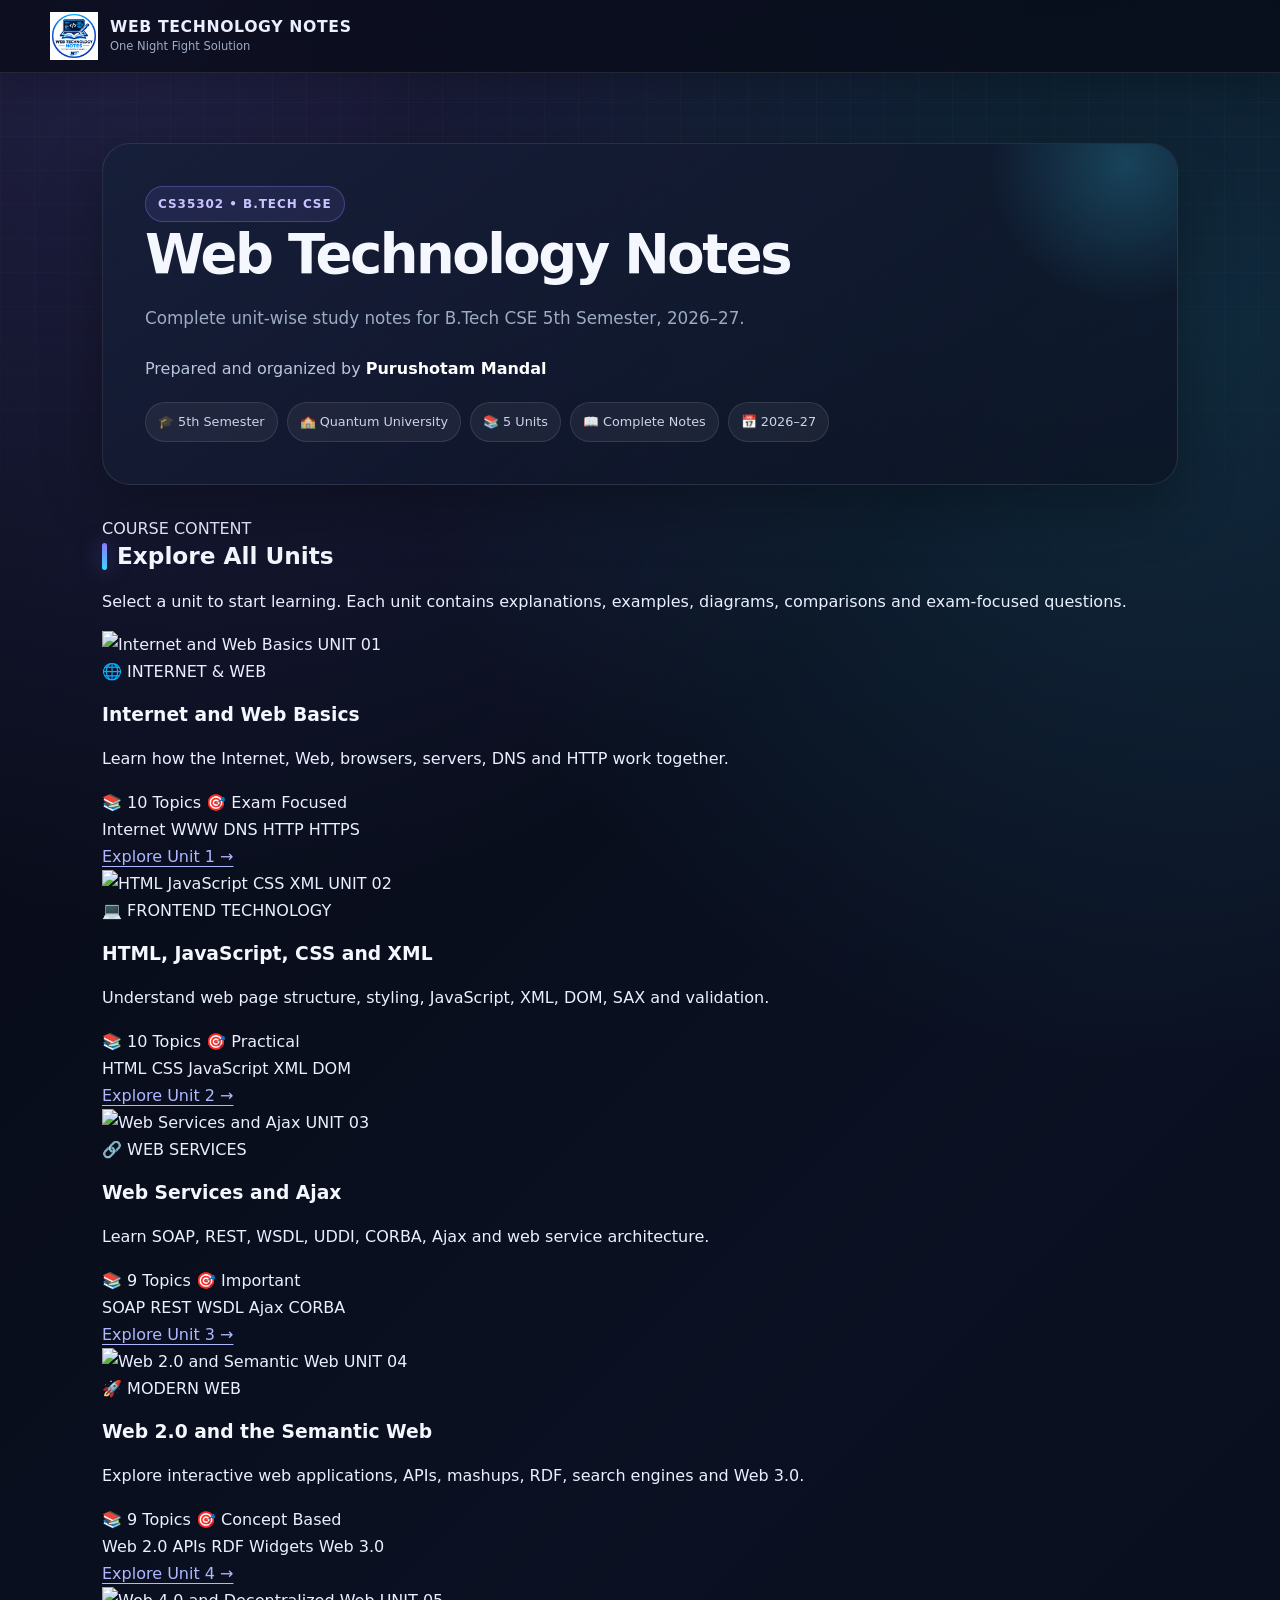
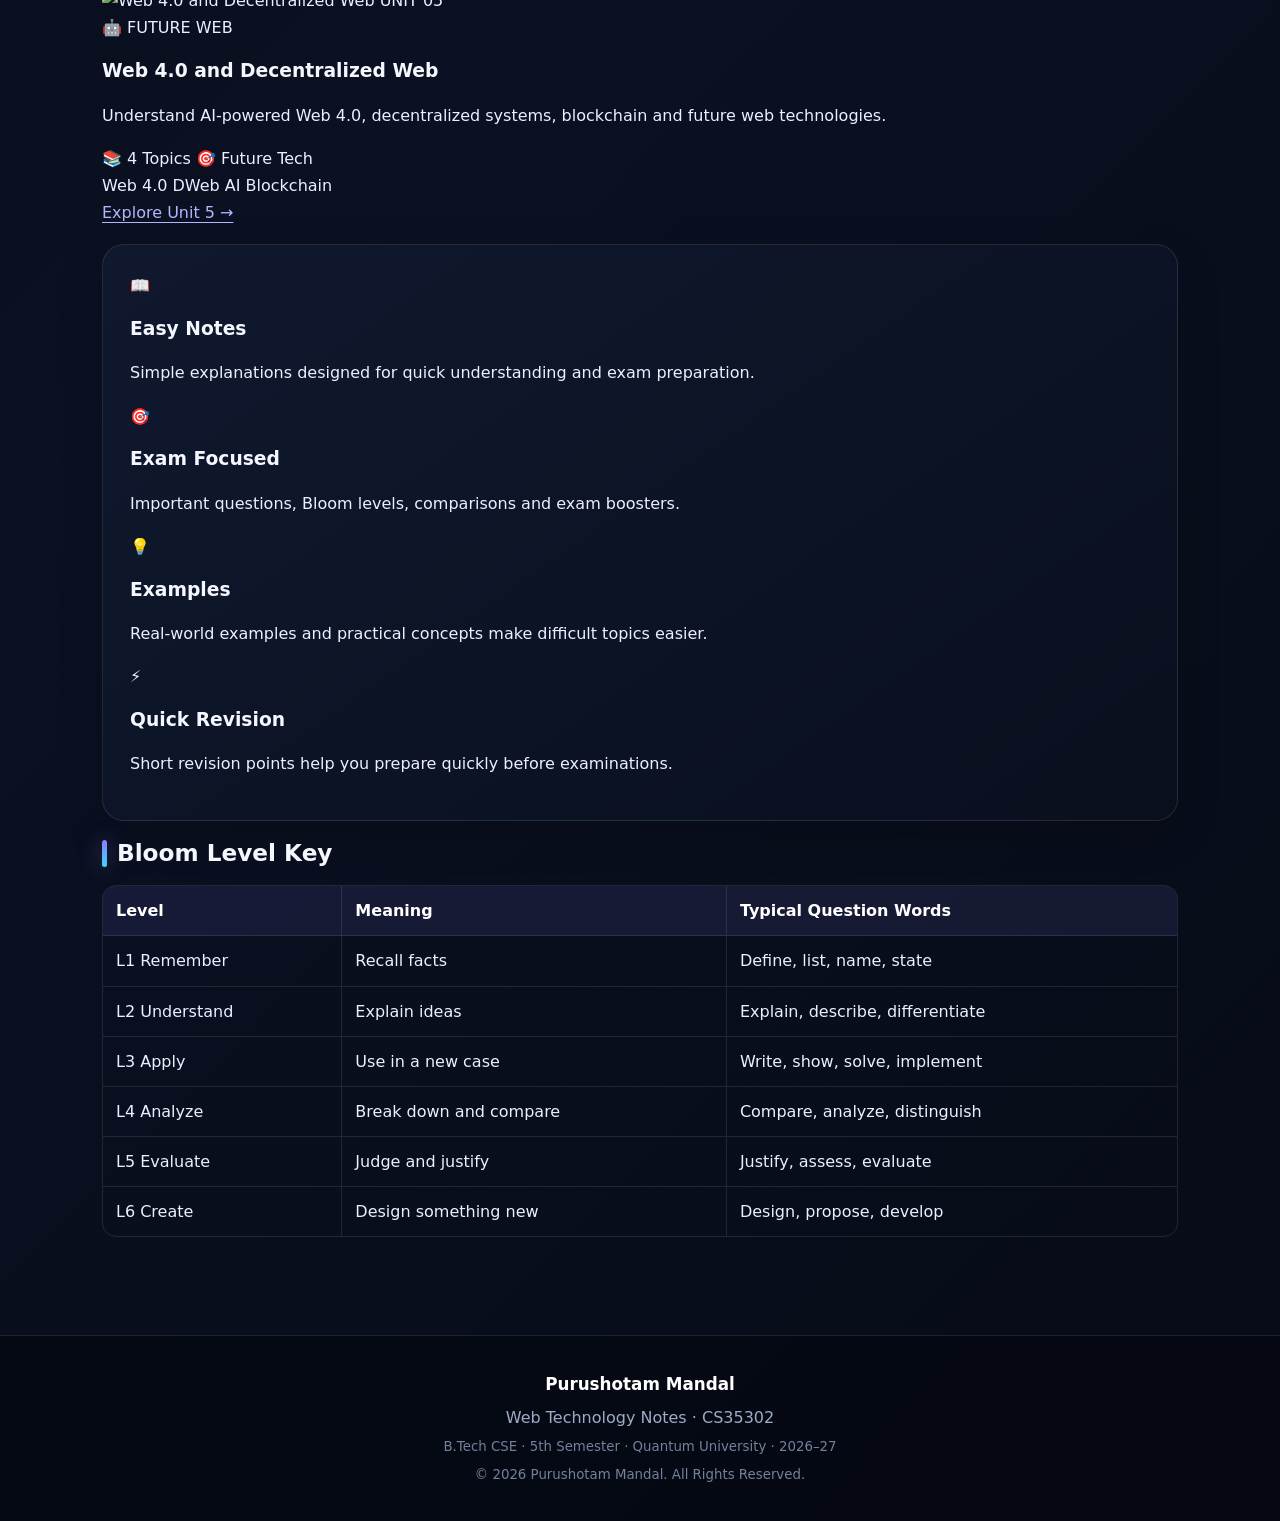
==== index.html @ 45b0d799 "Refactor HTML structure for better readability" ====
<!DOCTYPE html>
<html lang="en">

<head>
    <meta charset="utf-8">
    <meta name="viewport" content="width=device-width, initial-scale=1">

    <title>Purushotam Mandal | Web Technology Notes</title>

    <link rel="stylesheet" href="style.css">
</head>

<body>

<header class="top">

    <div class="top-inner">

        <a class="brand" href="index.html">

            <img
                src="logo.png"
                alt="Web Technology Notes Logo"
                class="site-logo"
            >

            <span class="brand-copy">
                <span class="brand-name">WEB TECHNOLOGY NOTES</span>
                <span class="brand-subtitle">One Night Fight Solution</span>
            </span>

        </a>

    </div>

</header>


<main class="solo">

    <!-- HERO -->

    <div class="hero">

        <span class="badge">
            CS35302 • B.TECH CSE
        </span>

        <h1>
            Web Technology Notes
        </h1>

        <p class="lead">
            Complete unit-wise study notes for B.Tech CSE 5th Semester, 2026–27.
        </p>

        <div class="hero-author">
            Prepared and organized by
            <strong>Purushotam Mandal</strong>
        </div>

        <div class="hero-info">

            <span>🎓 5th Semester</span>
            <span>🏫 Quantum University</span>
            <span>📚 5 Units</span>
            <span>📖 Complete Notes</span>
            <span>📅 2026–27</span>

        </div>

    </div>


    <div class="section-heading">

        <div>
            <span class="mini-label">COURSE CONTENT</span>

            <h2>
                Explore All Units
            </h2>

            <p>
                Select a unit to start learning. Each unit contains
                explanations, examples, diagrams, comparisons and exam-focused questions.
            </p>
        </div>

    </div>


    <!-- UNIT CARDS -->

    <div class="unit-grid">


        <!-- UNIT 1 -->

        <article class="unit-card">

            <div class="unit-image">

                <img
                    src="images/unit1.jpg"
                    alt="Internet and Web Basics"
                >

                <span class="unit-number">
                    UNIT 01
                </span>

            </div>

            <div class="unit-content">

                <span class="unit-label">
                    🌐 INTERNET & WEB
                </span>

                <h3>
                    Internet and Web Basics
                </h3>

                <p>
                    Learn how the Internet, Web, browsers, servers,
                    DNS and HTTP work together.
                </p>

                <div class="unit-stats">
                    <span>📚 10 Topics</span>
                    <span>🎯 Exam Focused</span>
                </div>

                <div class="topic-preview">

                    <span>Internet</span>
                    <span>WWW</span>
                    <span>DNS</span>
                    <span>HTTP</span>
                    <span>HTTPS</span>

                </div>

                <a class="unit-button" href="unit-1.html">
                    Explore Unit 1
                    <span>→</span>
                </a>

            </div>

        </article>


        <!-- UNIT 2 -->

        <article class="unit-card">

            <div class="unit-image">

                <img
                    src="images/unit2.jpg"
                    alt="HTML JavaScript CSS XML"
                >

                <span class="unit-number">
                    UNIT 02
                </span>

            </div>

            <div class="unit-content">

                <span class="unit-label">
                    💻 FRONTEND TECHNOLOGY
                </span>

                <h3>
                    HTML, JavaScript, CSS and XML
                </h3>

                <p>
                    Understand web page structure, styling,
                    JavaScript, XML, DOM, SAX and validation.
                </p>

                <div class="unit-stats">
                    <span>📚 10 Topics</span>
                    <span>🎯 Practical</span>
                </div>

                <div class="topic-preview">

                    <span>HTML</span>
                    <span>CSS</span>
                    <span>JavaScript</span>
                    <span>XML</span>
                    <span>DOM</span>

                </div>

                <a class="unit-button" href="unit-2.html">
                    Explore Unit 2
                    <span>→</span>
                </a>

            </div>

        </article>


        <!-- UNIT 3 -->

        <article class="unit-card">

            <div class="unit-image">

                <img
                    src="images/unit3.jpg"
                    alt="Web Services and Ajax"
                >

                <span class="unit-number">
                    UNIT 03
                </span>

            </div>

            <div class="unit-content">

                <span class="unit-label">
                    🔗 WEB SERVICES
                </span>

                <h3>
                    Web Services and Ajax
                </h3>

                <p>
                    Learn SOAP, REST, WSDL, UDDI, CORBA,
                    Ajax and web service architecture.
                </p>

                <div class="unit-stats">
                    <span>📚 9 Topics</span>
                    <span>🎯 Important</span>
                </div>

                <div class="topic-preview">

                    <span>SOAP</span>
                    <span>REST</span>
                    <span>WSDL</span>
                    <span>Ajax</span>
                    <span>CORBA</span>

                </div>

                <a class="unit-button" href="unit-3.html">
                    Explore Unit 3
                    <span>→</span>
                </a>

            </div>

        </article>


        <!-- UNIT 4 -->

        <article class="unit-card">

            <div class="unit-image">

                <img
                    src="images/unit4.jpg"
                    alt="Web 2.0 and Semantic Web"
                >

                <span class="unit-number">
                    UNIT 04
                </span>

            </div>

            <div class="unit-content">

                <span class="unit-label">
                    🚀 MODERN WEB
                </span>

                <h3>
                    Web 2.0 and the Semantic Web
                </h3>

                <p>
                    Explore interactive web applications,
                    APIs, mashups, RDF, search engines and Web 3.0.
                </p>

                <div class="unit-stats">
                    <span>📚 9 Topics</span>
                    <span>🎯 Concept Based</span>
                </div>

                <div class="topic-preview">

                    <span>Web 2.0</span>
                    <span>APIs</span>
                    <span>RDF</span>
                    <span>Widgets</span>
                    <span>Web 3.0</span>

                </div>

                <a class="unit-button" href="unit-4.html">
                    Explore Unit 4
                    <span>→</span>
                </a>

            </div>

        </article>


        <!-- UNIT 5 -->

        <article class="unit-card">

            <div class="unit-image">

                <img
                    src="images/unit5.jpg"
                    alt="Web 4.0 and Decentralized Web"
                >

                <span class="unit-number">
                    UNIT 05
                </span>

            </div>

            <div class="unit-content">

                <span class="unit-label">
                    🤖 FUTURE WEB
                </span>

                <h3>
                    Web 4.0 and Decentralized Web
                </h3>

                <p>
                    Understand AI-powered Web 4.0,
                    decentralized systems, blockchain and future web technologies.
                </p>

                <div class="unit-stats">
                    <span>📚 4 Topics</span>
                    <span>🎯 Future Tech</span>
                </div>

                <div class="topic-preview">

                    <span>Web 4.0</span>
                    <span>DWeb</span>
                    <span>AI</span>
                    <span>Blockchain</span>

                </div>

                <a class="unit-button" href="unit-5.html">
                    Explore Unit 5
                    <span>→</span>
                </a>

            </div>

        </article>

    </div>


    <!-- STUDY FEATURES -->

    <section class="study-features">

        <div class="feature-card">

            <div class="feature-icon">📖</div>

            <h3>Easy Notes</h3>

            <p>
                Simple explanations designed for quick understanding
                and exam preparation.
            </p>

        </div>


        <div class="feature-card">

            <div class="feature-icon">🎯</div>

            <h3>Exam Focused</h3>

            <p>
                Important questions, Bloom levels,
                comparisons and exam boosters.
            </p>

        </div>


        <div class="feature-card">

            <div class="feature-icon">💡</div>

            <h3>Examples</h3>

            <p>
                Real-world examples and practical concepts
                make difficult topics easier.
            </p>

        </div>


        <div class="feature-card">

            <div class="feature-icon">⚡</div>

            <h3>Quick Revision</h3>

            <p>
                Short revision points help you prepare
                quickly before examinations.
            </p>

        </div>

    </section>


    <!-- BLOOM LEVEL -->

    <h2 class="key-h">
        Bloom Level Key
    </h2>

    <div class="table-wrap">

        <table>

            <thead>

                <tr>
                    <th>Level</th>
                    <th>Meaning</th>
                    <th>Typical Question Words</th>
                </tr>

            </thead>

            <tbody>

                <tr>
                    <td>L1 Remember</td>
                    <td>Recall facts</td>
                    <td>Define, list, name, state</td>
                </tr>

                <tr>
                    <td>L2 Understand</td>
                    <td>Explain ideas</td>
                    <td>Explain, describe, differentiate</td>
                </tr>

                <tr>
                    <td>L3 Apply</td>
                    <td>Use in a new case</td>
                    <td>Write, show, solve, implement</td>
                </tr>

                <tr>
                    <td>L4 Analyze</td>
                    <td>Break down and compare</td>
                    <td>Compare, analyze, distinguish</td>
                </tr>

                <tr>
                    <td>L5 Evaluate</td>
                    <td>Judge and justify</td>
                    <td>Justify, assess, evaluate</td>
                </tr>

                <tr>
                    <td>L6 Create</td>
                    <td>Design something new</td>
                    <td>Design, propose, develop</td>
                </tr>

            </tbody>

        </table>

    </div>

</main>


<footer class="foot">

    <strong>
        Purushotam Mandal
    </strong>

    <span>
        Web Technology Notes · CS35302
    </span>

    <small>
        B.Tech CSE · 5th Semester · Quantum University · 2026–27
    </small>

    <small>
        © 2026 Purushotam Mandal. All Rights Reserved.
    </small>

</footer>

</body>
</html>
---- style.css ----
:root {
    --bg: #070b17;
    --surface: rgba(16, 24, 44, .78);
    --surface2: rgba(25, 35, 61, .72);
    --text: #eaf0ff;
    --muted: #9eabc5;
    --line: rgba(255, 255, 255, .10);
    --primary: #8b7cff;
    --secondary: #39d8ff;
    --accent: #ff79c6;
    --code: #0b1224;
    --shadow: 0 20px 60px rgba(0, 0, 0, .30);
}

* {
    box-sizing: border-box;
}

html {
    scroll-behavior: smooth;
    scroll-padding-top: 100px;
}

body {
    margin: 0;
    color: var(--text);
    font-family: Inter, ui-sans-serif, system-ui, -apple-system, "Segoe UI",
        Roboto, Arial, sans-serif;
    line-height: 1.7;
    background:
        radial-gradient(circle at 10% 0%, rgba(139, 124, 255, .20), transparent 28%),
        radial-gradient(circle at 90% 10%, rgba(57, 216, 255, .14), transparent 25%),
        linear-gradient(135deg, #060914, #0b1122 48%, #070b17);
    min-height: 100vh;
}

body:before {
    content: "";
    position: fixed;
    inset: 0;
    pointer-events: none;
    background-image:
        linear-gradient(rgba(255, 255, 255, .025) 1px, transparent 1px),
        linear-gradient(90deg, rgba(255, 255, 255, .025) 1px, transparent 1px);
    background-size: 34px 34px;
    mask-image: linear-gradient(to bottom, black, transparent 90%);
}

a {
    color: #aeb8ff;
    text-underline-offset: 4px;
}

a:hover {
    color: #fff;
}


/* ========================================
   HEADER
======================================== */

.top {
    position: sticky;
    top: 0;
    z-index: 50;
    padding: 12px 20px;
    background: rgba(7, 11, 23, .72);
    backdrop-filter: blur(18px);
    -webkit-backdrop-filter: blur(18px);
    border-bottom: 1px solid var(--line);
    box-shadow: 0 10px 35px rgba(0, 0, 0, .18);
}

.top-inner {
    max-width: 1180px;
    margin: auto;
    display: flex;
    align-items: center;
    justify-content: space-between;
    gap: 18px;
}


/* ========================================
   BRAND
======================================== */

.brand {
    display: flex;
    align-items: center;
    gap: 12px;
    text-decoration: none;
    color: var(--text);
    min-width: 0;
}


/* FIXED LOGO */

.site-logo {
    width: 48px;
    height: 48px;
    max-width: 48px;
    max-height: 48px;
    object-fit: contain;
    display: block;
    flex-shrink: 0;

    /* IMPORTANT */
    position: static;
}


/* Keep this for pages that still use PM instead of logo.png */

.brand-mark {
    width: 42px;
    height: 42px;
    border-radius: 13px;
    display: grid;
    place-items: center;
    font-weight: 900;
    letter-spacing: -1px;
    background: linear-gradient(135deg, var(--primary), var(--secondary));
    color: #07101d;
    box-shadow: 0 8px 28px rgba(99, 104, 255, .35);
    flex-shrink: 0;
}

.brand-copy {
    display: flex;
    flex-direction: column;
    line-height: 1.15;
    min-width: 0;
}

.brand-name {
    font-weight: 850;
    letter-spacing: .04em;
    font-size: .98rem;
}

.brand-subtitle {
    font-size: .72rem;
    color: var(--muted);
    margin-top: 4px;
}


/* ========================================
   GENERAL IMAGES
======================================== */

img {
    max-width: 100%;
}


/* ========================================
   BREADCRUMBS
======================================== */

.crumbs {
    max-width: 1180px;
    margin: 0 auto;
    font-size: .86rem;
    color: var(--muted);
}

.crumbs a {
    text-decoration: none;
}

.crumbs .sep {
    margin: 0 8px;
    color: #65718c;
}

.crumbs span:last-child {
    color: #dce5ff;
    font-weight: 700;
}


/* ========================================
   HEADINGS
======================================== */

h1,
h2,
h3 {
    color: #f5f7ff;
    line-height: 1.2;
}

h1 {
    font-size: clamp(2rem, 5vw, 3.4rem);
    letter-spacing: -.045em;
    margin: 0 0 10px;
}

h2 {
    font-size: 1.45rem;
    margin: 0 0 18px;
    display: flex;
    align-items: center;
    gap: 10px;
}

h2:before {
    content: "";
    width: 5px;
    height: 27px;
    border-radius: 8px;
    background: linear-gradient(var(--primary), var(--secondary));
    box-shadow: 0 0 20px rgba(139, 124, 255, .5);
}


/* ========================================
   TEXT
======================================== */

.lead {
    color: var(--muted);
    font-size: 1.05rem;
}


/* ========================================
   MAIN CONTAINERS
======================================== */

.solo {
    max-width: 1120px;
    margin: 0 auto;
    padding: 70px 22px 60px;
}

.solo > h1 {
    max-width: 850px;
}

.layout {
    max-width: 1180px;
    margin: 0 auto;
    padding: 44px 22px 70px;
    display: grid;
    grid-template-columns: 245px minmax(0, 1fr);
    gap: 34px;
}

.layout main {
    min-width: 0;
}


/* ========================================
   HERO
======================================== */

.hero {
    padding: 42px;
    border: 1px solid var(--line);
    border-radius: 28px;
    background:
        linear-gradient(
            145deg,
            rgba(22, 31, 57, .9),
            rgba(11, 17, 33, .72)
        );
    box-shadow: var(--shadow);
    position: relative;
    overflow: hidden;
    margin-bottom: 30px;
}

.hero:after {
    content: "";
    position: absolute;
    width: 280px;
    height: 280px;
    border-radius: 50%;
    right: -90px;
    top: -120px;
    background:
        radial-gradient(
            circle,
            rgba(57, 216, 255, .22),
            transparent 70%
        );
}

.badge {
    display: inline-flex;
    padding: 7px 12px;
    border: 1px solid rgba(139, 124, 255, .35);
    border-radius: 999px;
    color: #c9c4ff;
    background: rgba(139, 124, 255, .10);
    font-size: .75rem;
    font-weight: 800;
    letter-spacing: .08em;
}

.hero-author {
    margin-top: 22px;
    color: #bac5dc;
}

.hero-author strong {
    color: #fff;
}

.hero-info {
    display: flex;
    flex-wrap: wrap;
    gap: 9px;
    margin-top: 20px;
}

.hero-info span {
    padding: 8px 12px;
    border-radius: 999px;
    background: rgba(255, 255, 255, .055);
    border: 1px solid var(--line);
    font-size: .8rem;
    color: #cbd4e8;
}


/* ========================================
   SUBJECTS / UNITS
======================================== */

.subjects,
.units {
    list-style: none;
    margin: 24px 0 0;
    padding: 0;
    display: grid;
    gap: 15px;
}

.subjects li,
.unit-row {
    border: 1px solid var(--line);
    border-radius: 20px;
    background:
        linear-gradient(
            145deg,
            rgba(22, 31, 57, .82),
            rgba(13, 19, 36, .78)
        );
    box-shadow: 0 10px 35px rgba(0, 0, 0, .16);
    transition: .25s ease;
    overflow: hidden;
}

.subjects li:hover,
.unit-row:hover {
    transform: translateY(-4px);
    border-color: rgba(139, 124, 255, .45);
    box-shadow:
        0 18px 45px rgba(0, 0, 0, .25),
        0 0 0 1px rgba(139, 124, 255, .08);
}

.subjects a,
.unit-link {
    display: block;
    padding: 23px;
    text-decoration: none;
    color: #fff;
}

.s-name {
    display: block;
    font-size: 1.35rem;
    font-weight: 800;
    letter-spacing: -.02em;
}

.s-meta {
    display: block;
    color: var(--muted);
    font-size: .88rem;
    margin-top: 5px;
}

.unit-link {
    font-size: 1.22rem;
    font-weight: 800;
    background: linear-gradient(90deg, #fff, #aeb8ff);
    -webkit-background-clip: text;
    background-clip: text;
    color: transparent;
}

.topic-list {
    margin: 0 23px 23px;
    padding-left: 20px;
    color: var(--muted);
    font-size: .9rem;
}

.topic-list li {
    margin: 4px 0;
}


/* ========================================
   TABLE OF CONTENTS
======================================== */

.toc {
    position: sticky;
    top: 88px;
    align-self: start;
    max-height: calc(100vh - 110px);
    overflow: auto;
    padding: 18px;
    border: 1px solid var(--line);
    border-radius: 20px;
    background: rgba(13, 19, 36, .72);
    box-shadow: var(--shadow);
    backdrop-filter: blur(15px);
}

.toc-title {
    margin: 0 0 12px;
    font-weight: 850;
    color: #fff;
}

.toc ul {
    list-style: none;
    margin: 0;
    padding: 0;
}

.toc a {
    display: block;
    padding: 7px 8px;
    border-radius: 9px;
    color: var(--muted);
    text-decoration: none;
    font-size: .82rem;
}

.toc a:hover {
    background: rgba(139, 124, 255, .10);
    color: #fff;
}


/* ========================================
   CONTENT
======================================== */

.content-card,
section {
    background:
        linear-gradient(
            145deg,
            rgba(17, 26, 48, .86),
            rgba(10, 16, 30, .82)
        );
    border: 1px solid var(--line);
    border-radius: 22px;
    padding: 27px;
    margin: 18px 0;
    box-shadow: 0 14px 45px rgba(0, 0, 0, .16);
}

section p {
    max-width: 80ch;
}

section ul,
section ol {
    max-width: 80ch;
}

section li {
    margin-bottom: 5px;
}

b,
strong {
    color: #fff;
}


/* ========================================
   CODE
======================================== */

code {
    font-family: "JetBrains Mono", Consolas, monospace;
    font-size: .9em;
    background: rgba(139, 124, 255, .10);
    color: #d9d4ff;
    padding: 3px 7px;
    border-radius: 7px;
}

pre {
    background: var(--code);
    border: 1px solid var(--line);
    border-radius: 16px;
    padding: 18px;
    overflow: auto;
    box-shadow: inset 0 1px 0 rgba(255, 255, 255, .03);
}

pre code {
    background: none;
    padding: 0;
    color: #d9e5ff;
}


/* ========================================
   TABLES
======================================== */

.table-wrap {
    overflow: auto;
}

table {
    border-collapse: separate;
    border-spacing: 0;
    width: 100%;
    margin: 0 0 18px;
    overflow: hidden;
    border: 1px solid var(--line);
    border-radius: 14px;
}

th,
td {
    border-bottom: 1px solid var(--line);
    border-right: 1px solid var(--line);
    padding: 11px 13px;
    text-align: left;
    vertical-align: top;
}

th {
    background: rgba(139, 124, 255, .10);
    color: #fff;
}

tr:last-child td {
    border-bottom: 0;
}

td:last-child,
th:last-child {
    border-right: 0;
}


/* ========================================
   PAGINATION
======================================== */

.pager {
    display: flex;
    justify-content: space-between;
    gap: 12px;
    margin-top: 32px;
    padding-top: 20px;
    border-top: 1px solid var(--line);
}

.pager a {
    padding: 11px 15px;
    border-radius: 12px;
    background: rgba(255, 255, 255, .05);
    border: 1px solid var(--line);
    text-decoration: none;
    font-weight: 800;
}


/* ========================================
   FOOTER
======================================== */

.foot {
    margin-top: 20px;
    padding: 34px 20px;
    text-align: center;
    border-top: 1px solid var(--line);
    background: rgba(5, 8, 17, .72);
    color: var(--muted);
}

.foot strong {
    display: block;
    color: #fff;
    font-size: 1.05rem;
    margin-bottom: 5px;
}

.foot small {
    display: block;
    margin-top: 5px;
    color: #74819b;
}


/* ========================================
   BLOOM LEVEL
======================================== */

.bloom {
    margin-top: 28px;
    padding-top: 20px;
    border-top: 1px solid var(--line);
}

.bloom .tag {
    display: inline-block;
    padding: 3px 8px;
    border-radius: 999px;
    background: rgba(139, 124, 255, .15);
    color: #c8c2ff;
    font-size: .72rem;
    font-weight: 800;
}

.note {
    color: var(--muted);
}


/* ========================================
   EXAM BOOSTER
======================================== */

.exam-booster {
    margin-top: 24px;
    padding: 22px;
    border: 1px solid rgba(57, 216, 255, .16);
    border-radius: 18px;
    background:
        linear-gradient(
            145deg,
            rgba(57, 216, 255, .045),
            rgba(139, 124, 255, .045)
        );
}

.exam-booster h3 {
    margin: 0 0 14px;
    font-size: 1.05rem;
    color: #dfe7ff;
}

.exam-booster h4 {
    margin: 18px 0 10px;
    color: #cdd7f0;
}

.exam-booster p {
    margin: 9px 0;
    color: #b9c5dc;
}

.exam-booster ul {
    margin: 8px 0;
    padding-left: 20px;
}

.exam-booster table {
    margin-top: 14px;
}


/* ========================================
   DIFFERENCE BOX
======================================== */

.difference-box {
    margin-top: 10px;
}

.difference-box table {
    width: 100%;
}

.difference-box th {
    background: rgba(57, 216, 255, .08);
}


/* ========================================
   PDF FRAME
======================================== */

.pdf-frame {
    width: 100%;
    height: 700px;
    border: 1px solid var(--line);
    border-radius: 16px;
    overflow: hidden;
    background: var(--code);
}


/* ========================================
   RESPONSIVE
======================================== */

@media (max-width: 850px) {

    .top-inner {
        align-items: flex-start;
    }

    .layout {
        grid-template-columns: 1fr;
        padding-top: 25px;
    }

    .toc {
        position: static;
        max-height: none;
    }

    .hero {
        padding: 28px;
    }

    .pdf-frame {
        height: 560px;
    }

    .solo {
        padding-top: 45px;
    }
}


@media (max-width: 560px) {

    .top {
        padding: 10px 12px;
    }

    .top-inner {
        width: 100%;
    }

    .site-logo {
        width: 42px;
        height: 42px;
        min-width: 42px;
        min-height: 42px;
        max-width: 42px;
        max-height: 42px;
    }

    .brand-mark {
        width: 38px;
        height: 38px;
    }

    .brand-name {
        font-size: .85rem;
    }

    .brand-subtitle {
        font-size: .68rem;
    }

    .crumbs {
        font-size: .78rem;
    }

    .layout,
    .solo {
        padding-left: 14px;
        padding-right: 14px;
    }

    .content-card,
    section {
        padding: 20px;
        border-radius: 17px;
    }

    .hero {
        border-radius: 20px;
    }

    .pdf-frame {
        height: 450px;
    }

    .pager {
        flex-direction: column;
    }

    .pager a {
        text-align: center;
    }
}


/* ========================================
   REDUCED MOTION
======================================== */

@media (prefers-reduced-motion: reduce) {

    * {
        scroll-behavior: auto !important;
        transition: none !important;
    }
}
/* =========================================
   TOPIC VISUAL CARD
========================================= */

.topic-visual {
    margin: 22px 0 28px;
    border: 1px solid var(--line);
    border-radius: 20px;
    overflow: hidden;
    background:
        linear-gradient(
            145deg,
            rgba(139,124,255,.10),
            rgba(57,216,255,.05)
        );
    box-shadow: 0 15px 40px rgba(0,0,0,.20);
}

.topic-visual img {
    width: 100%;
    max-height: 330px;
    display: block;
    object-fit: cover;
}

.topic-caption {
    padding: 13px 17px;
    color: var(--muted);
    font-size: .85rem;
    border-top: 1px solid var(--line);
}


/* =========================================
   TOPIC INTRO BOX
========================================= */

.topic-intro {
    margin: 20px 0;
    padding: 20px;
    border-radius: 18px;
    border: 1px solid rgba(139,124,255,.20);
    background:
        linear-gradient(
            135deg,
            rgba(139,124,255,.08),
            rgba(57,216,255,.05)
        );
}

.topic-intro-title {
    margin: 0 0 8px;
    font-size: 1rem;
    font-weight: 850;
    color: #ffffff;
}

.topic-intro p {
    margin: 0;
    color: var(--muted);
}


/* =========================================
   HOW IT WORKS
========================================= */

.flow-diagram {
    display: flex;
    align-items: center;
    justify-content: center;
    flex-wrap: wrap;
    gap: 10px;
    margin: 25px 0;
}

.flow-box {
    min-width: 135px;
    padding: 15px;
    text-align: center;
    border-radius: 15px;
    border: 1px solid var(--line);
    background: rgba(255,255,255,.045);
    color: #ffffff;
    font-weight: 750;
    box-shadow: 0 8px 25px rgba(0,0,0,.15);
}

.flow-box small {
    display: block;
    margin-top: 4px;
    color: var(--muted);
    font-weight: 500;
}

.flow-arrow {
    font-size: 1.5rem;
    color: var(--secondary);
    font-weight: 900;
}


/* =========================================
   ADVANTAGE / DISADVANTAGE CARDS
========================================= */

.pros-cons {
    display: grid;
    grid-template-columns: 1fr 1fr;
    gap: 15px;
    margin: 25px 0;
}

.pros,
.cons {
    padding: 20px;
    border-radius: 18px;
    border: 1px solid var(--line);
}

.pros {
    background: rgba(57,216,255,.055);
}

.cons {
    background: rgba(255,121,198,.055);
}

.pros h3,
.cons h3 {
    margin-top: 0;
    font-size: 1rem;
}

.pros ul,
.cons ul {
    margin-bottom: 0;
}


/* =========================================
   REAL LIFE EXAMPLE
========================================= */

.real-example {
    margin: 24px 0;
    padding: 20px;
    border-radius: 18px;
    border-left: 4px solid var(--secondary);
    background: rgba(57,216,255,.055);
}

.real-example h3 {
    margin: 0 0 8px;
    color: #ffffff;
}

.real-example p {
    margin: 0;
    color: var(--muted);
}


/* =========================================
   MEMORY TRICK
========================================= */

.memory-trick {
    margin: 24px 0;
    padding: 20px;
    border-radius: 18px;
    border: 1px solid rgba(255,121,198,.20);
    background:
        linear-gradient(
            135deg,
            rgba(255,121,198,.07),
            rgba(139,124,255,.06)
        );
}

.memory-trick h3 {
    margin: 0 0 8px;
    color: #ffd7ee;
}

.memory-trick p {
    margin: 0;
    color: var(--muted);
}


/* =========================================
   TOPIC TAGS
========================================= */

.topic-tags {
    display: flex;
    flex-wrap: wrap;
    gap: 8px;
    margin: 18px 0;
}

.topic-tag {
    padding: 6px 11px;
    border-radius: 999px;
    border: 1px solid var(--line);
    background: rgba(255,255,255,.045);
    color: #cdd7f0;
    font-size: .75rem;
    font-weight: 750;
}


/* =========================================
   IMPORTANT POINTS
========================================= */

.key-points {
    margin: 24px 0;
    padding: 20px;
    border-radius: 18px;
    background: rgba(139,124,255,.055);
    border: 1px solid rgba(139,124,255,.18);
}

.key-points h3 {
    margin: 0 0 12px;
}

.key-points li {
    margin-bottom: 7px;
}


/* =========================================
   MOBILE
========================================= */

@media (max-width: 650px) {

    .pros-cons {
        grid-template-columns: 1fr;
    }

    .topic-visual img {
        max-height: 240px;
    }

    .flow-diagram {
        flex-direction: column;
    }

    .flow-arrow {
        transform: rotate(90deg);
    }

    .flow-box {
        width: 100%;
    }
}
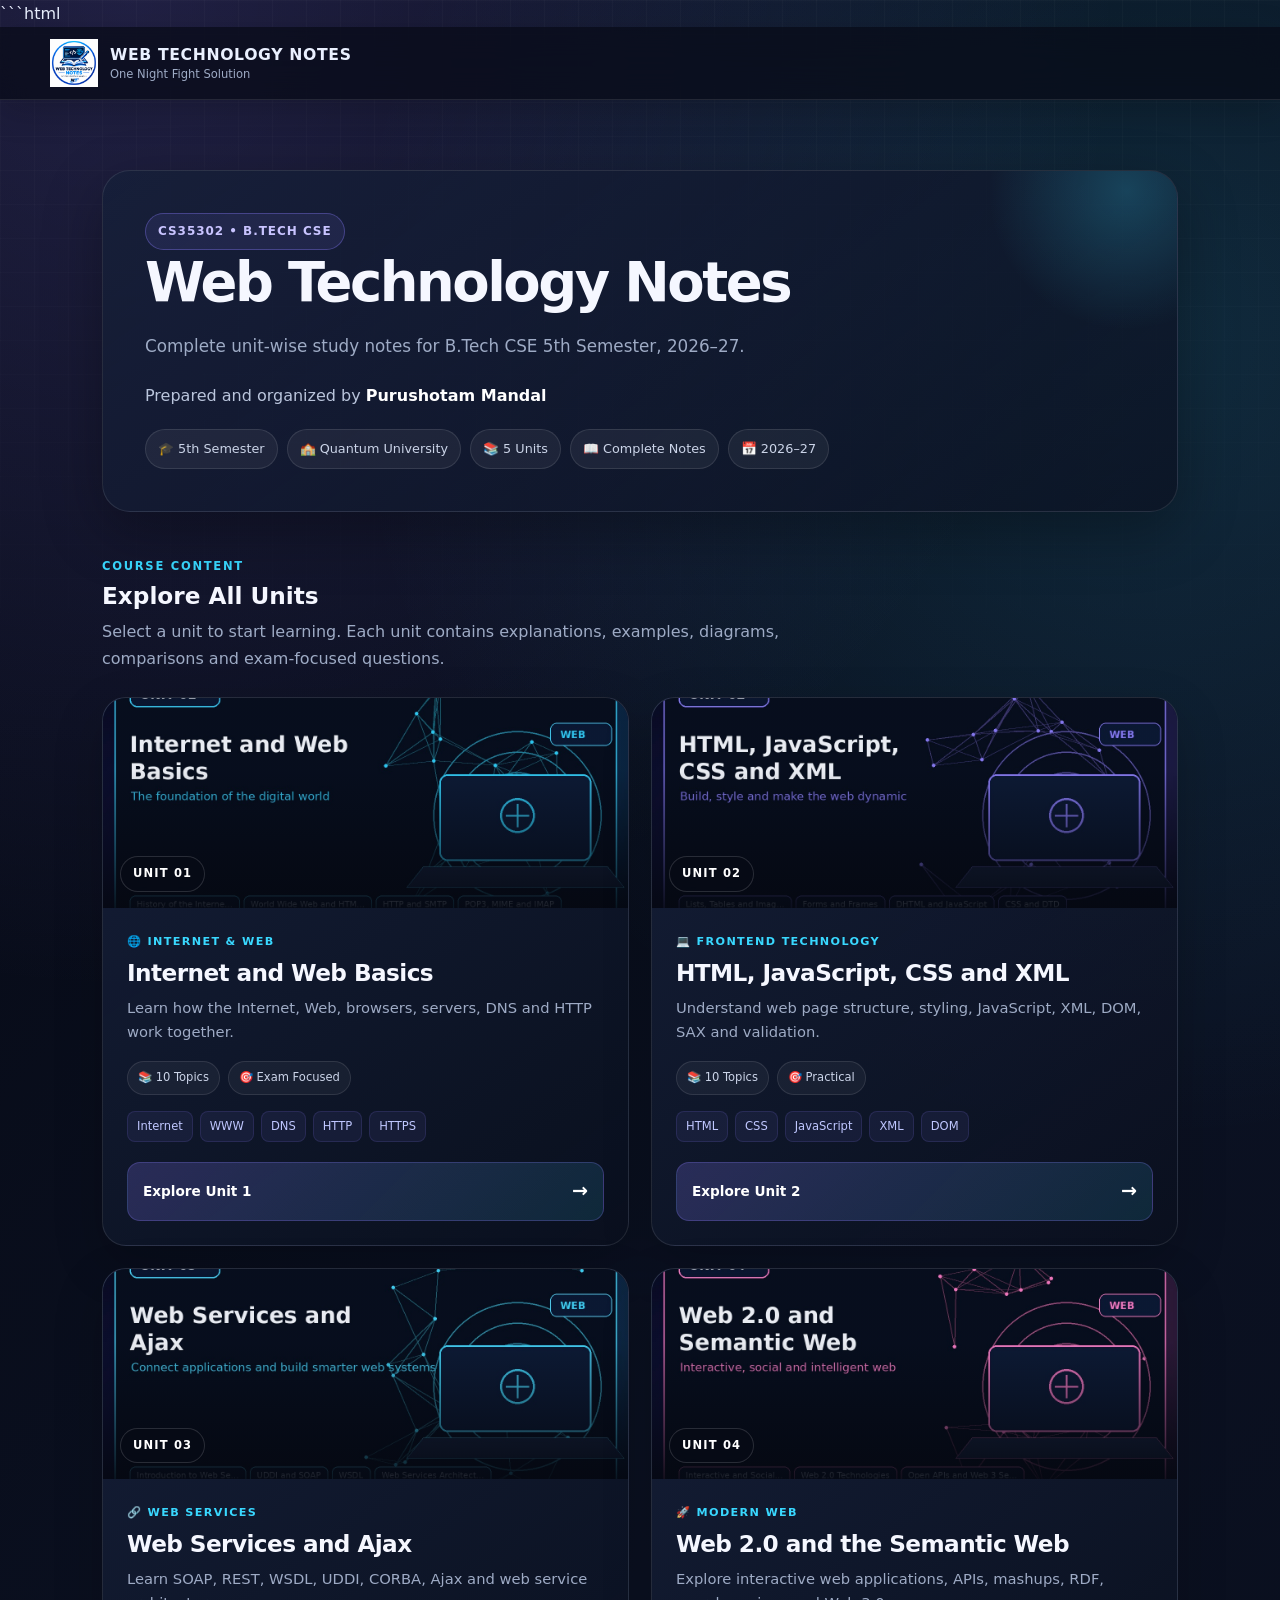
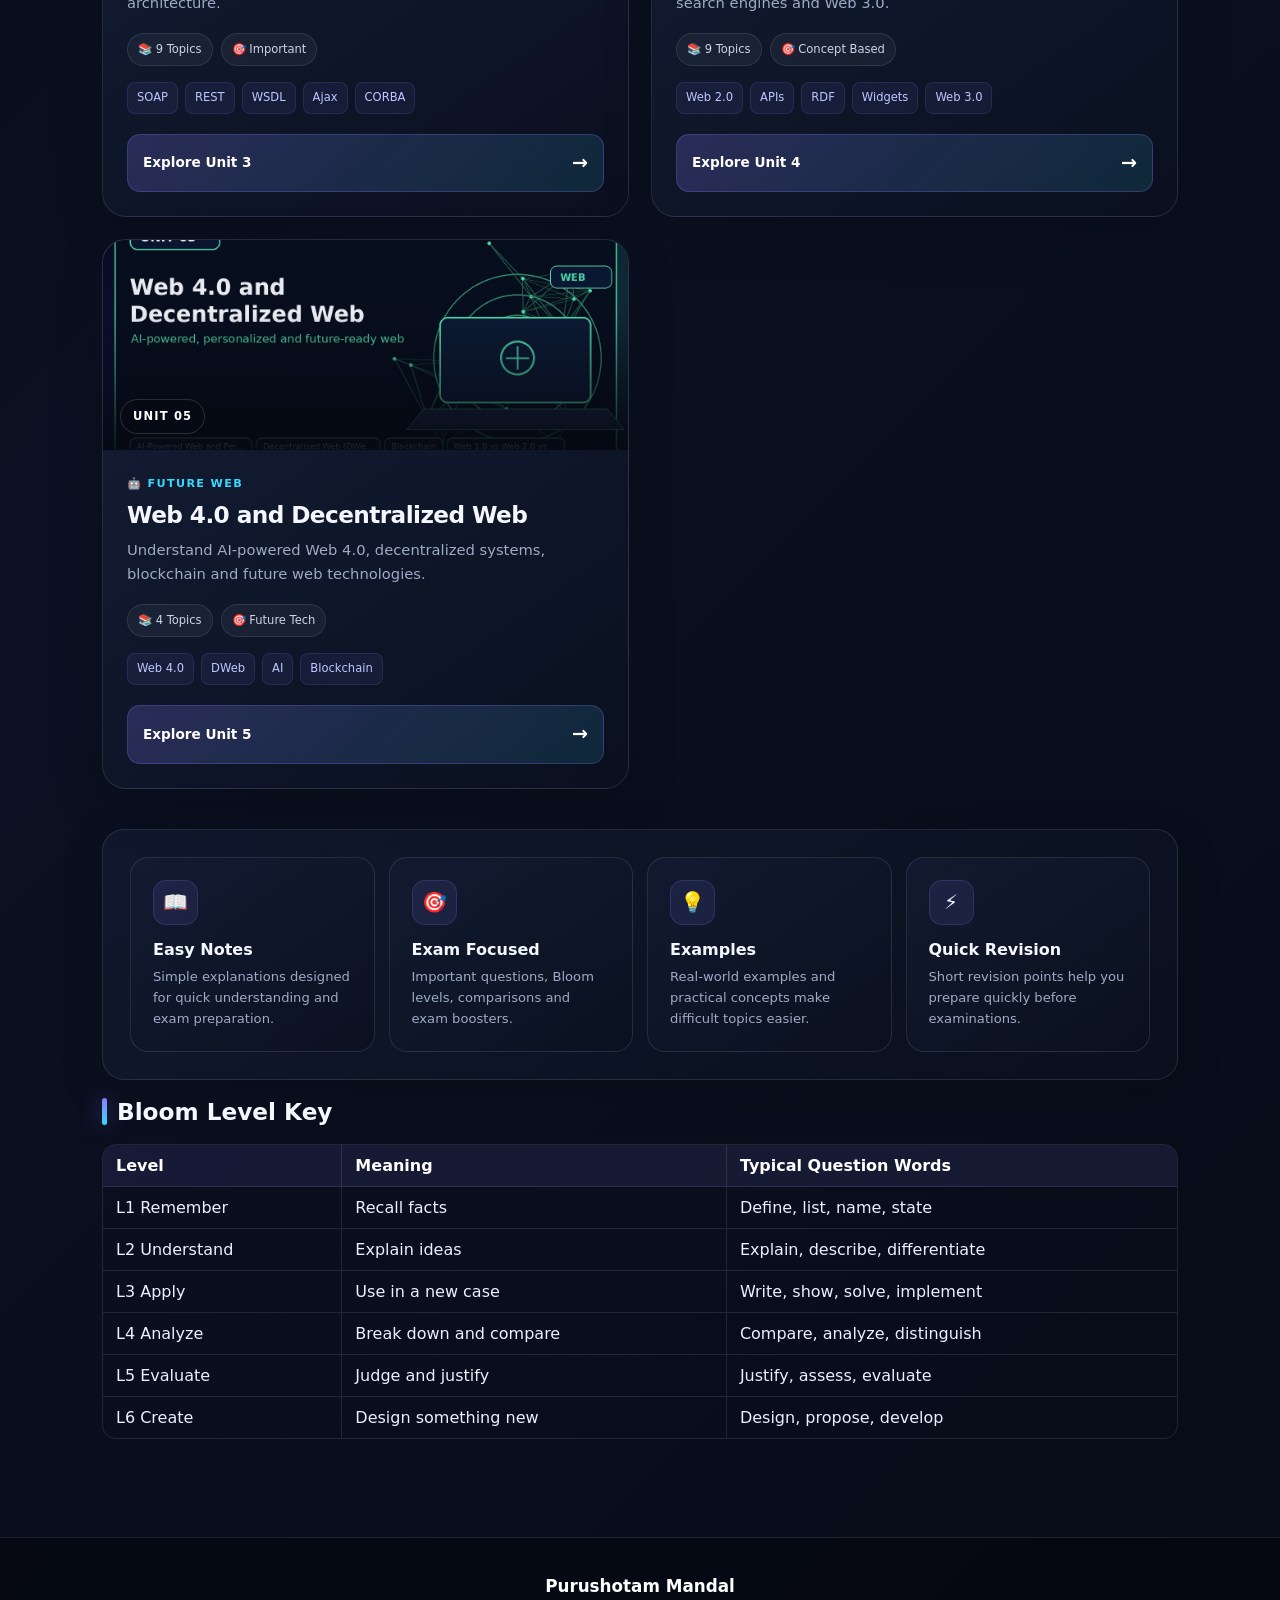
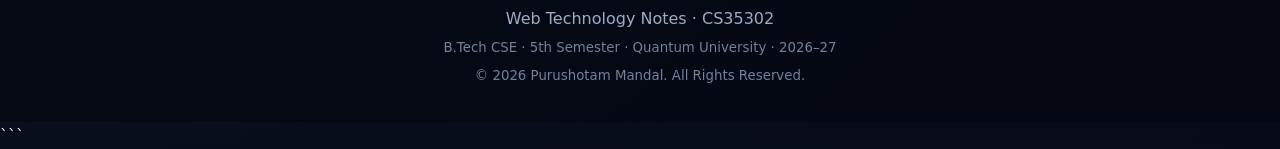
==== commit 4372682e: "Add course content section to index.html" ====
--- a/index.html
+++ b/index.html
@@ -1,3 +1,4 @@
+```html
 <!DOCTYPE html>
 <html lang="en">
 
@@ -60,17 +61,17 @@
         </div>
 
         <div class="hero-info">
-
             <span>🎓 5th Semester</span>
             <span>🏫 Quantum University</span>
             <span>📚 5 Units</span>
             <span>📖 Complete Notes</span>
             <span>📅 2026–27</span>
-
         </div>
 
     </div>
 
+
+    <!-- COURSE CONTENT -->
 
     <div class="section-heading">
 
@@ -102,7 +103,7 @@
             <div class="unit-image">
 
                 <img
-                    src="images/unit1.jpg"
+                    src="unit1.jpg"
                     alt="Internet and Web Basics"
                 >
 
@@ -133,13 +134,11 @@
                 </div>
 
                 <div class="topic-preview">
-
                     <span>Internet</span>
                     <span>WWW</span>
                     <span>DNS</span>
                     <span>HTTP</span>
                     <span>HTTPS</span>
-
                 </div>
 
                 <a class="unit-button" href="unit-1.html">
@@ -159,7 +158,7 @@
             <div class="unit-image">
 
                 <img
-                    src="images/unit2.jpg"
+                    src="unit2.jpg"
                     alt="HTML JavaScript CSS XML"
                 >
 
@@ -190,13 +189,11 @@
                 </div>
 
                 <div class="topic-preview">
-
                     <span>HTML</span>
                     <span>CSS</span>
                     <span>JavaScript</span>
                     <span>XML</span>
                     <span>DOM</span>
-
                 </div>
 
                 <a class="unit-button" href="unit-2.html">
@@ -216,7 +213,7 @@
             <div class="unit-image">
 
                 <img
-                    src="images/unit3.jpg"
+                    src="unit3.jpg"
                     alt="Web Services and Ajax"
                 >
 
@@ -247,13 +244,11 @@
                 </div>
 
                 <div class="topic-preview">
-
                     <span>SOAP</span>
                     <span>REST</span>
                     <span>WSDL</span>
                     <span>Ajax</span>
                     <span>CORBA</span>
-
                 </div>
 
                 <a class="unit-button" href="unit-3.html">
@@ -273,7 +268,7 @@
             <div class="unit-image">
 
                 <img
-                    src="images/unit4.jpg"
+                    src="unit4.jpg"
                     alt="Web 2.0 and Semantic Web"
                 >
 
@@ -304,13 +299,11 @@
                 </div>
 
                 <div class="topic-preview">
-
                     <span>Web 2.0</span>
                     <span>APIs</span>
                     <span>RDF</span>
                     <span>Widgets</span>
                     <span>Web 3.0</span>
-
                 </div>
 
                 <a class="unit-button" href="unit-4.html">
@@ -330,7 +323,7 @@
             <div class="unit-image">
 
                 <img
-                    src="images/unit5.jpg"
+                    src="unit5.jpg"
                     alt="Web 4.0 and Decentralized Web"
                 >
 
@@ -361,12 +354,10 @@
                 </div>
 
                 <div class="topic-preview">
-
                     <span>Web 4.0</span>
                     <span>DWeb</span>
                     <span>AI</span>
                     <span>Blockchain</span>
-
                 </div>
 
                 <a class="unit-button" href="unit-5.html">
@@ -532,3 +523,4 @@
 
 </body>
 </html>
+```
--- a/style.css
+++ b/style.css
@@ -1084,3 +1084,410 @@
         width: 100%;
     }
 }
+/* =========================================
+   MODERN UNIT CARD DESIGN
+========================================= */
+
+.section-heading {
+    margin: 45px 0 25px;
+}
+
+.section-heading h2 {
+    margin: 5px 0;
+}
+
+.section-heading h2:before {
+    display: none;
+}
+
+.section-heading p {
+    color: var(--muted);
+    max-width: 720px;
+    margin: 8px 0 0;
+}
+
+.mini-label {
+    color: var(--secondary);
+    font-size: .72rem;
+    font-weight: 900;
+    letter-spacing: .15em;
+}
+
+
+/* UNIT GRID */
+
+.unit-grid {
+    display: grid;
+    grid-template-columns: repeat(2, minmax(0, 1fr));
+    gap: 22px;
+}
+
+
+/* UNIT CARD */
+
+.unit-card {
+    position: relative;
+    overflow: hidden;
+    border-radius: 24px;
+    border: 1px solid var(--line);
+    background:
+        linear-gradient(
+            145deg,
+            rgba(22,31,57,.94),
+            rgba(10,16,30,.90)
+        );
+    box-shadow:
+        0 18px 50px rgba(0,0,0,.20);
+
+    transition:
+        transform .3s ease,
+        border-color .3s ease,
+        box-shadow .3s ease;
+}
+
+.unit-card:hover {
+    transform: translateY(-8px);
+    border-color: rgba(139,124,255,.55);
+
+    box-shadow:
+        0 25px 70px rgba(0,0,0,.35),
+        0 0 35px rgba(139,124,255,.08);
+}
+
+
+/* IMAGE */
+
+.unit-image {
+    position: relative;
+    height: 210px;
+    overflow: hidden;
+    background: #10182d;
+}
+
+.unit-image img {
+    width: 100%;
+    height: 100%;
+    display: block;
+
+    object-fit: cover;
+
+    transition:
+        transform .5s ease,
+        filter .5s ease;
+}
+
+.unit-card:hover .unit-image img {
+    transform: scale(1.08);
+    filter: brightness(1.08);
+}
+
+
+/* IMAGE OVERLAY */
+
+.unit-image:after {
+    content: "";
+
+    position: absolute;
+    inset: 0;
+
+    background:
+        linear-gradient(
+            to top,
+            rgba(5,8,17,.90),
+            rgba(5,8,17,.05) 65%
+        );
+
+    pointer-events: none;
+}
+
+
+/* UNIT NUMBER */
+
+.unit-number {
+    position: absolute;
+
+    left: 17px;
+    bottom: 16px;
+
+    z-index: 2;
+
+    padding: 7px 12px;
+
+    border-radius: 999px;
+
+    background: rgba(7,11,23,.78);
+
+    border: 1px solid rgba(255,255,255,.14);
+
+    color: #fff;
+
+    font-size: .72rem;
+
+    font-weight: 900;
+
+    letter-spacing: .10em;
+
+    backdrop-filter: blur(10px);
+}
+
+
+/* CONTENT */
+
+.unit-content {
+    padding: 24px;
+}
+
+.unit-label {
+    color: var(--secondary);
+
+    font-size: .70rem;
+
+    font-weight: 900;
+
+    letter-spacing: .12em;
+}
+
+.unit-content h3 {
+    margin: 8px 0 9px;
+
+    font-size: 1.45rem;
+
+    letter-spacing: -.025em;
+}
+
+.unit-content p {
+    color: var(--muted);
+
+    margin: 0;
+
+    font-size: .92rem;
+
+    line-height: 1.65;
+}
+
+
+/* STATS */
+
+.unit-stats {
+    display: flex;
+    flex-wrap: wrap;
+
+    gap: 8px;
+
+    margin-top: 17px;
+}
+
+.unit-stats span {
+    padding: 6px 10px;
+
+    border-radius: 999px;
+
+    background: rgba(255,255,255,.045);
+
+    border: 1px solid var(--line);
+
+    color: #cbd4e8;
+
+    font-size: .72rem;
+}
+
+
+/* TOPIC TAGS */
+
+.topic-preview {
+    display: flex;
+
+    flex-wrap: wrap;
+
+    gap: 7px;
+
+    margin-top: 16px;
+}
+
+.topic-preview span {
+    padding: 5px 9px;
+
+    border-radius: 8px;
+
+    background: rgba(139,124,255,.08);
+
+    border: 1px solid rgba(139,124,255,.14);
+
+    color: #bfc7ff;
+
+    font-size: .72rem;
+}
+
+
+/* BUTTON */
+
+.unit-button {
+    display: flex;
+
+    align-items: center;
+
+    justify-content: space-between;
+
+    margin-top: 20px;
+
+    padding: 12px 15px;
+
+    border-radius: 13px;
+
+    text-decoration: none;
+
+    color: #fff;
+
+    font-size: .85rem;
+
+    font-weight: 800;
+
+    background:
+        linear-gradient(
+            135deg,
+            rgba(139,124,255,.22),
+            rgba(57,216,255,.12)
+        );
+
+    border: 1px solid rgba(139,124,255,.25);
+
+    transition: .25s ease;
+}
+
+.unit-button span {
+    font-size: 1.2rem;
+
+    transition: transform .25s ease;
+}
+
+.unit-button:hover {
+    color: #fff;
+
+    background:
+        linear-gradient(
+            135deg,
+            rgba(139,124,255,.38),
+            rgba(57,216,255,.20)
+        );
+
+    border-color: rgba(139,124,255,.55);
+}
+
+.unit-button:hover span {
+    transform: translateX(5px);
+}
+
+
+/* =========================================
+   STUDY FEATURES
+========================================= */
+
+.study-features {
+    display: grid;
+
+    grid-template-columns:
+        repeat(4, minmax(0, 1fr));
+
+    gap: 14px;
+
+    margin-top: 40px;
+}
+
+.feature-card {
+    padding: 22px;
+
+    border-radius: 18px;
+
+    border: 1px solid var(--line);
+
+    background:
+        linear-gradient(
+            145deg,
+            rgba(20,29,52,.72),
+            rgba(10,16,30,.68)
+        );
+
+    transition: .25s ease;
+}
+
+.feature-card:hover {
+    transform: translateY(-5px);
+
+    border-color:
+        rgba(57,216,255,.30);
+}
+
+.feature-icon {
+    width: 45px;
+    height: 45px;
+
+    display: grid;
+    place-items: center;
+
+    border-radius: 13px;
+
+    background:
+        rgba(139,124,255,.10);
+
+    border:
+        1px solid rgba(139,124,255,.18);
+
+    font-size: 1.25rem;
+
+    margin-bottom: 15px;
+}
+
+.feature-card h3 {
+    margin: 0 0 7px;
+
+    font-size: 1rem;
+}
+
+.feature-card p {
+    margin: 0;
+
+    color: var(--muted);
+
+    font-size: .82rem;
+
+    line-height: 1.6;
+}
+
+
+/* =========================================
+   RESPONSIVE
+========================================= */
+
+@media(max-width:900px) {
+
+    .unit-grid {
+        grid-template-columns: 1fr;
+    }
+
+    .study-features {
+        grid-template-columns:
+            repeat(2, minmax(0, 1fr));
+    }
+
+}
+
+
+@media(max-width:560px) {
+
+    .unit-image {
+        height: 180px;
+    }
+
+    .unit-content {
+        padding: 19px;
+    }
+
+    .unit-content h3 {
+        font-size: 1.25rem;
+    }
+
+    .study-features {
+        grid-template-columns: 1fr;
+    }
+
+}
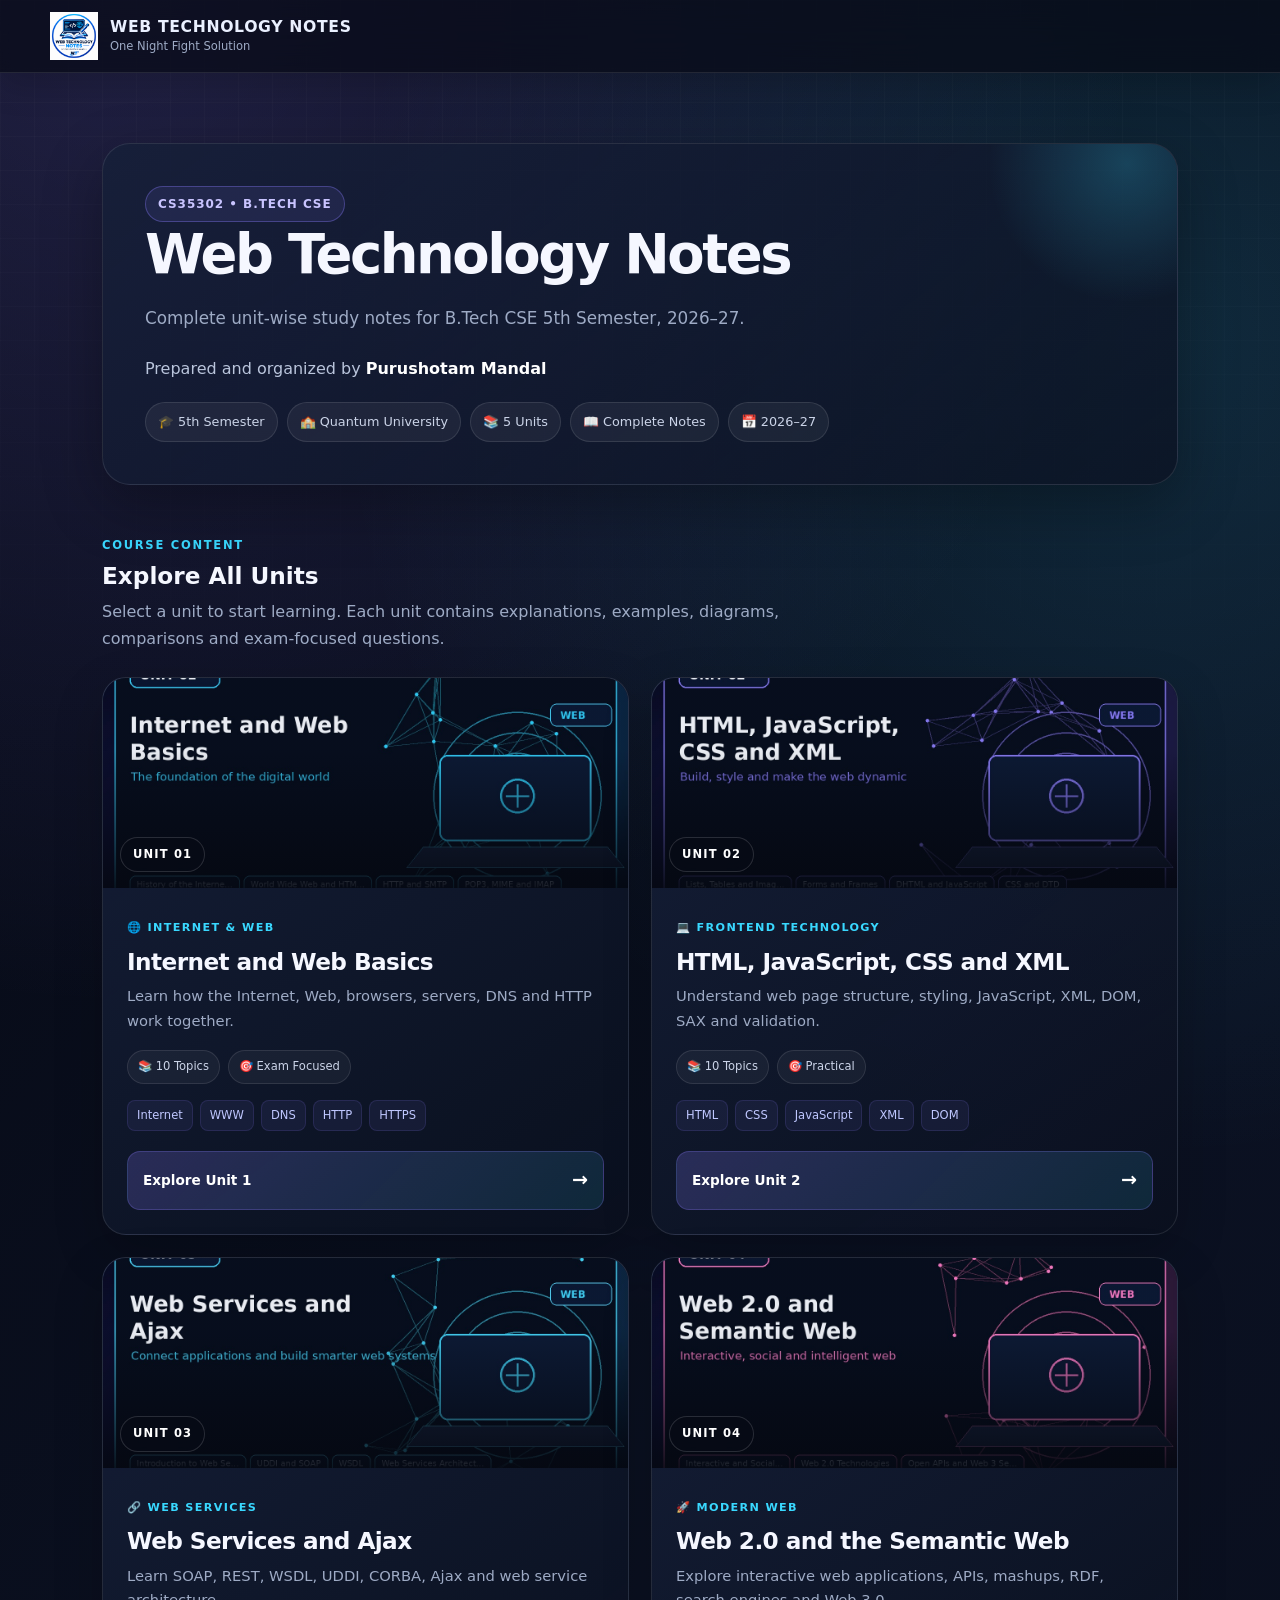
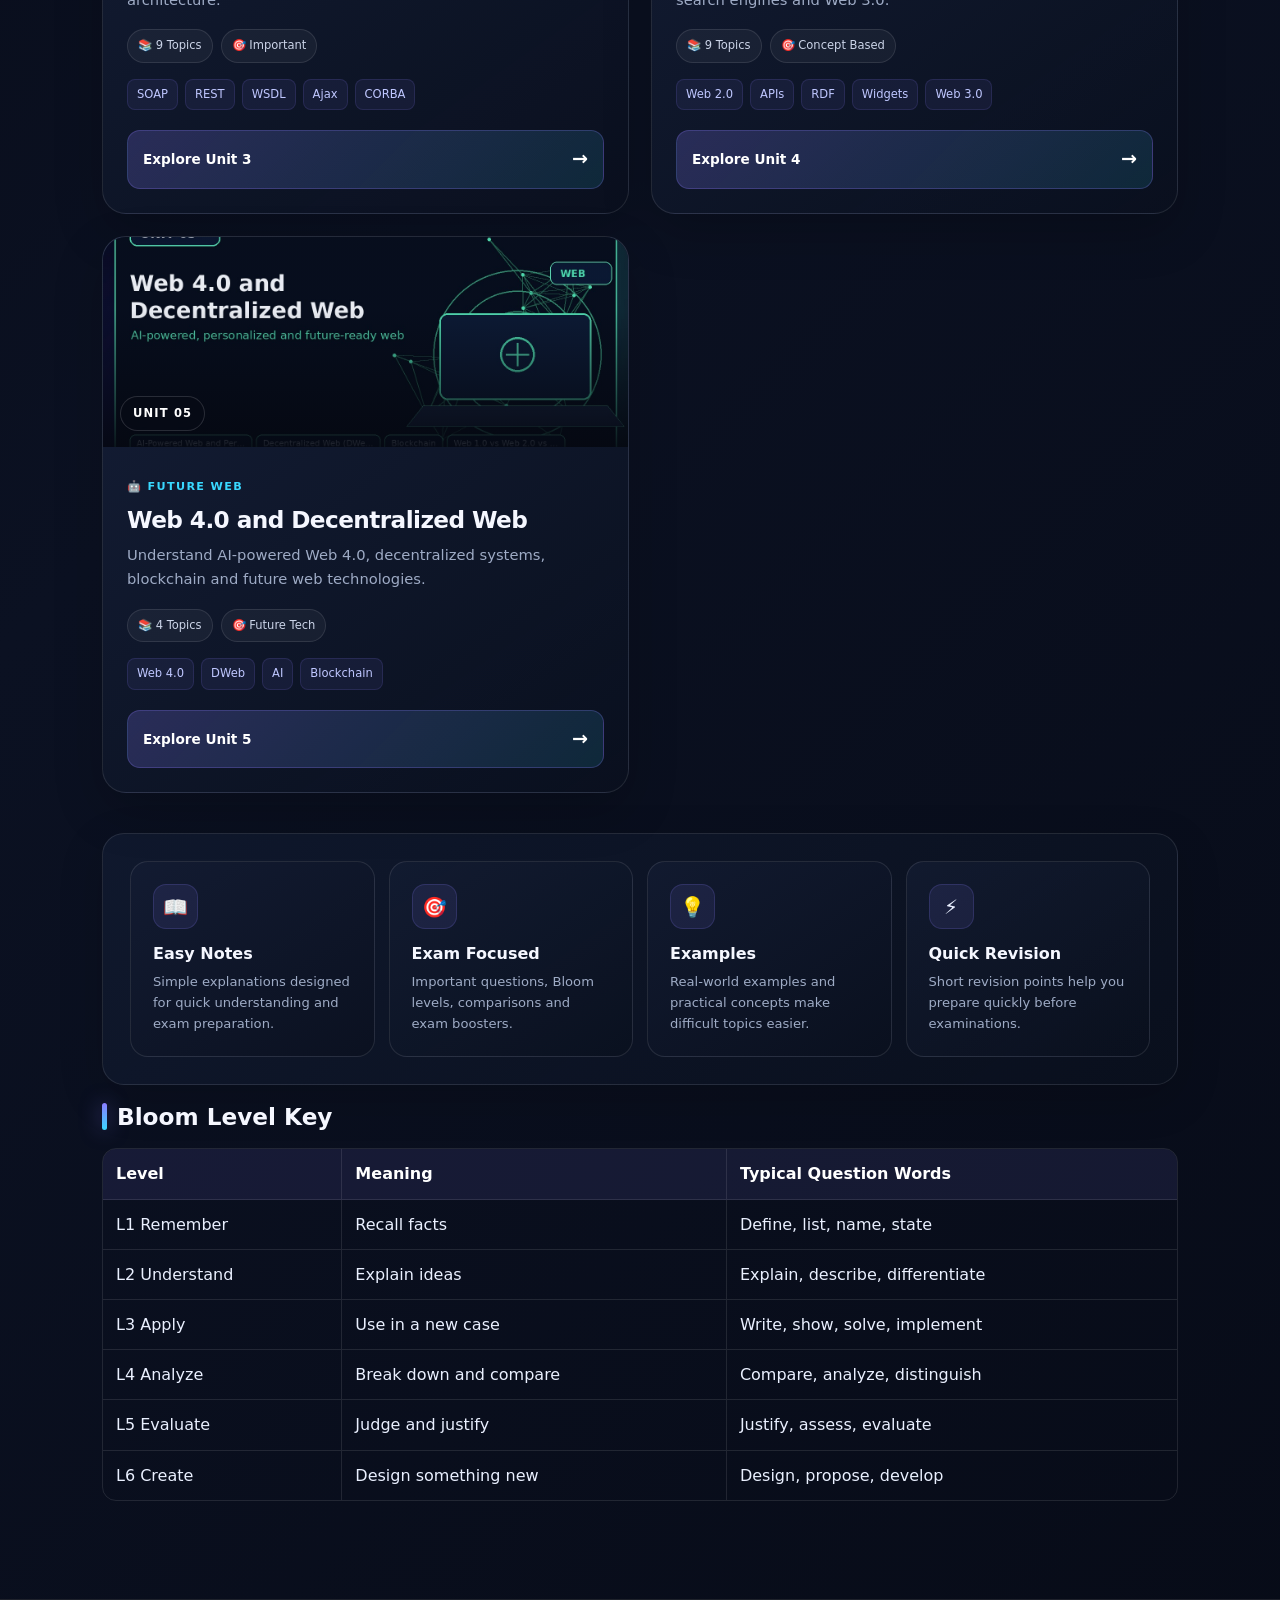
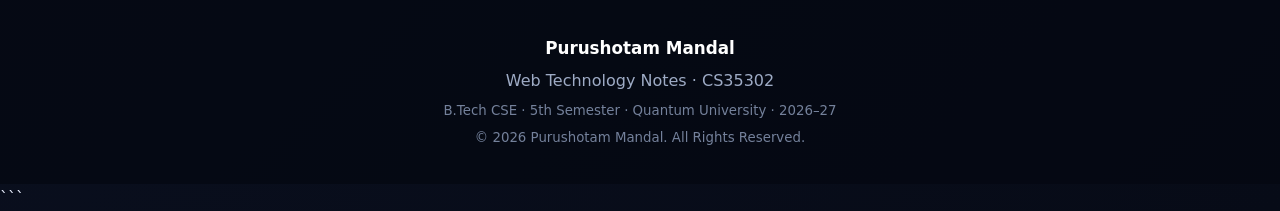
==== commit fa1b2134: "Remove code block formatting from index.html" ====
--- a/index.html
+++ b/index.html
@@ -1,4 +1,3 @@
-```html
 <!DOCTYPE html>
 <html lang="en">
 
@@ -99,19 +98,18 @@
         <!-- UNIT 1 -->
 
         <article class="unit-card">
-
-            <div class="unit-image">
-
-                <img
-                    src="unit1.jpg"
-                    alt="Internet and Web Basics"
-                >
-
-                <span class="unit-number">
-                    UNIT 01
-                </span>
-
-            </div>
+<div class="unit-image">
+
+    <img
+        src="./unit1.jpg"
+        alt="Internet and Web Basics"
+    >
+
+    <span class="unit-number">
+        UNIT 01
+    </span>
+
+</div>
 
             <div class="unit-content">
 
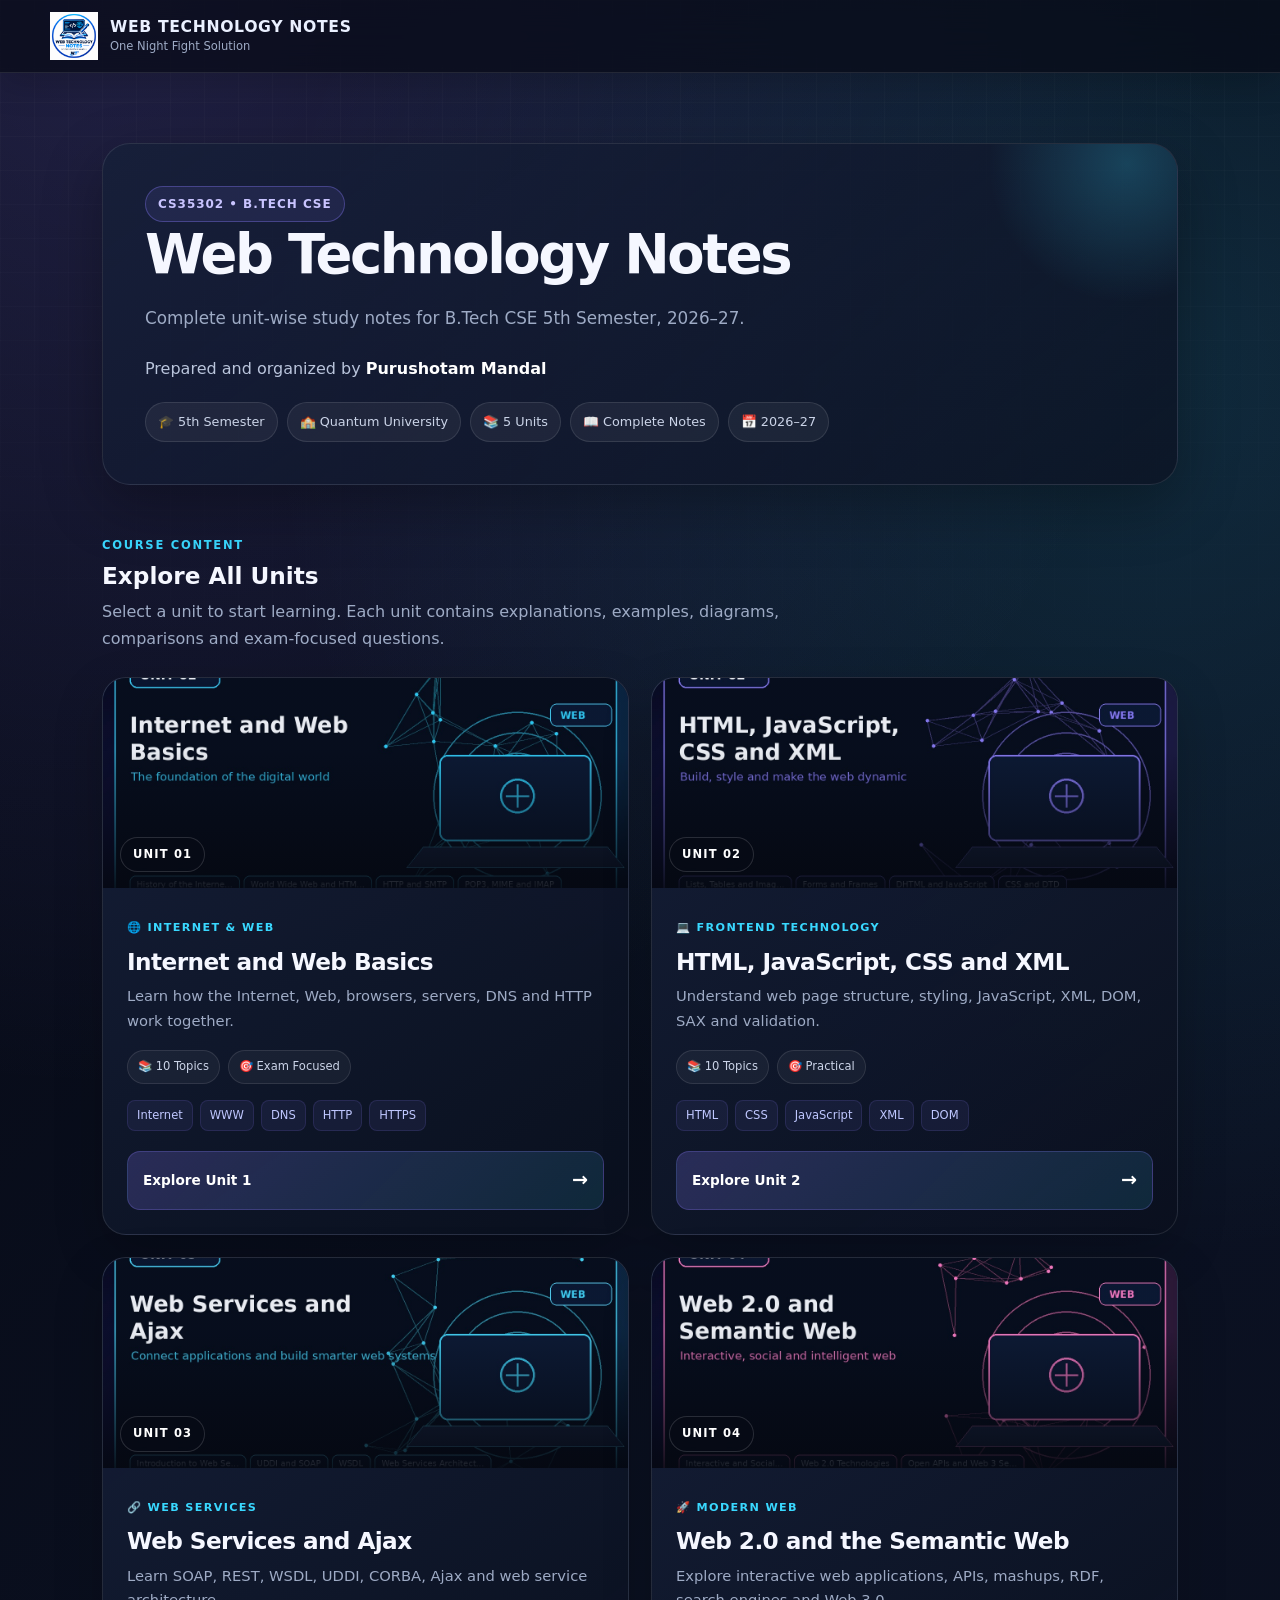
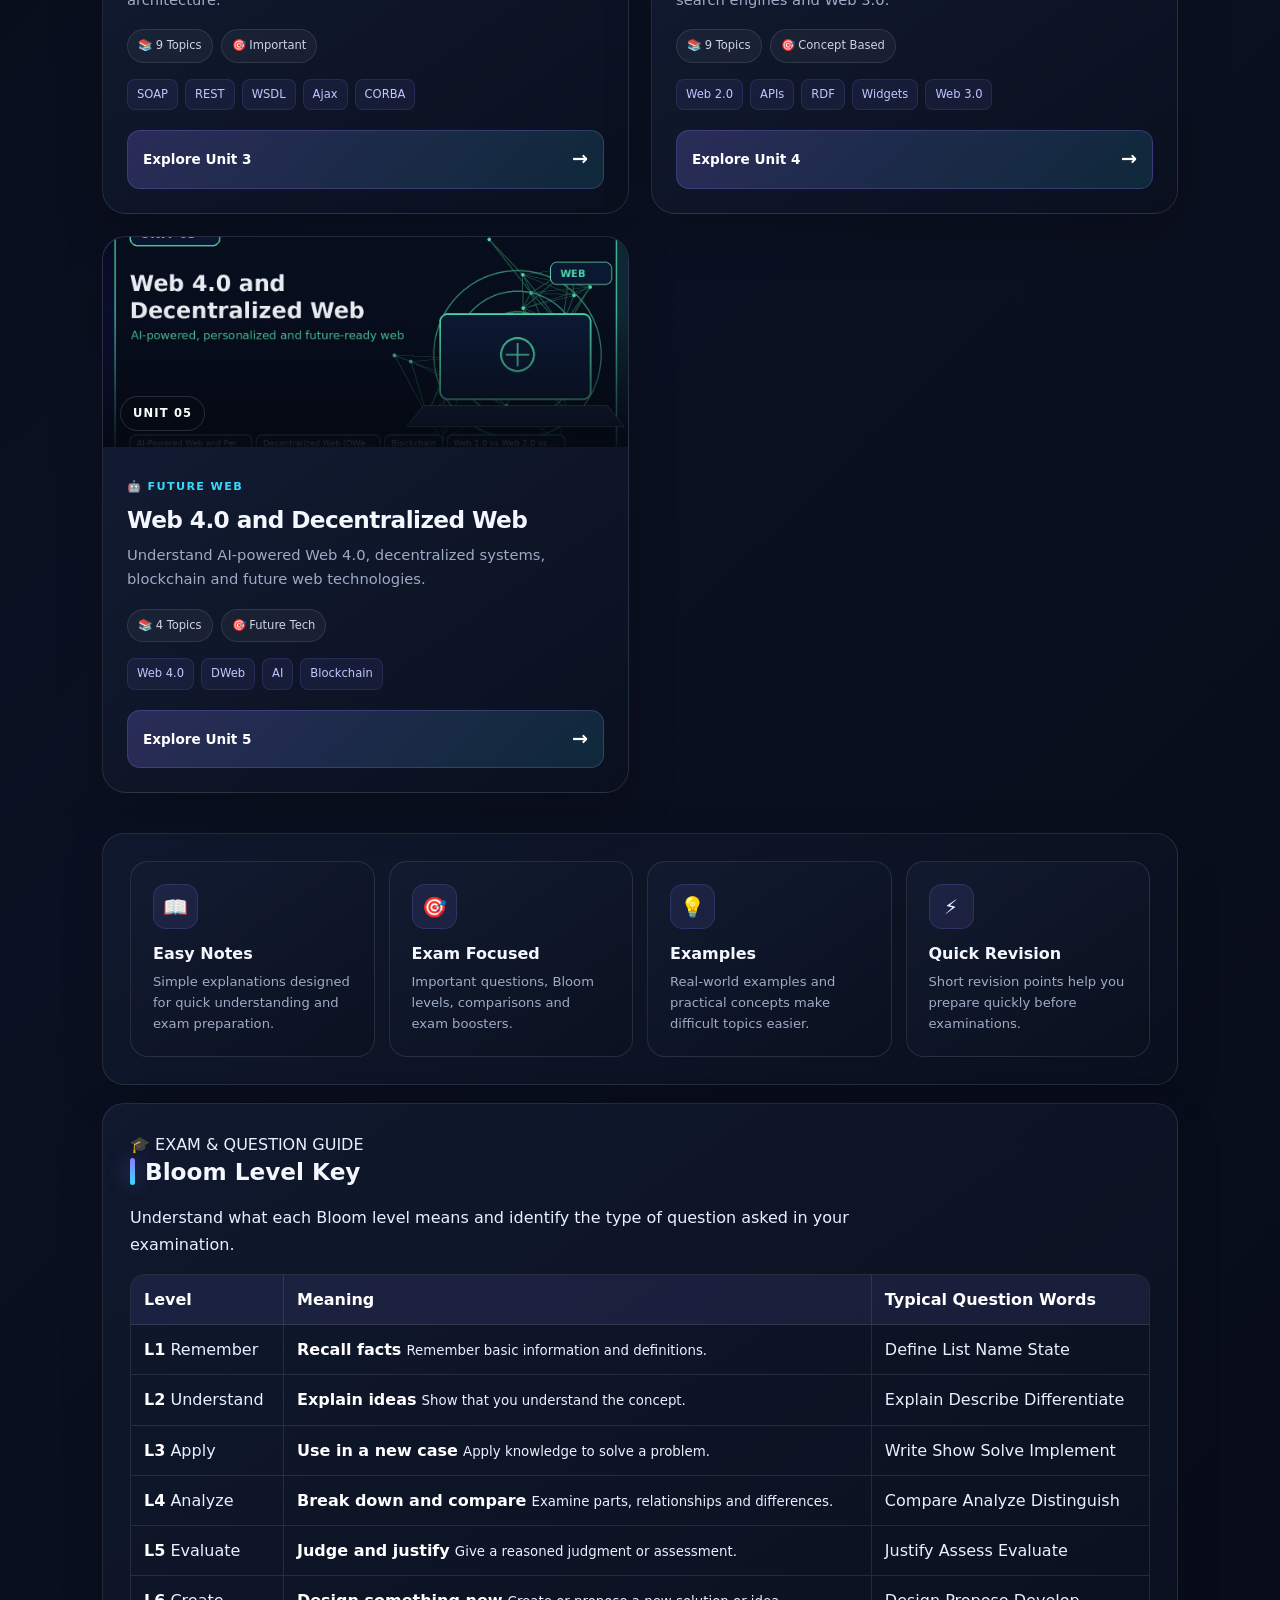
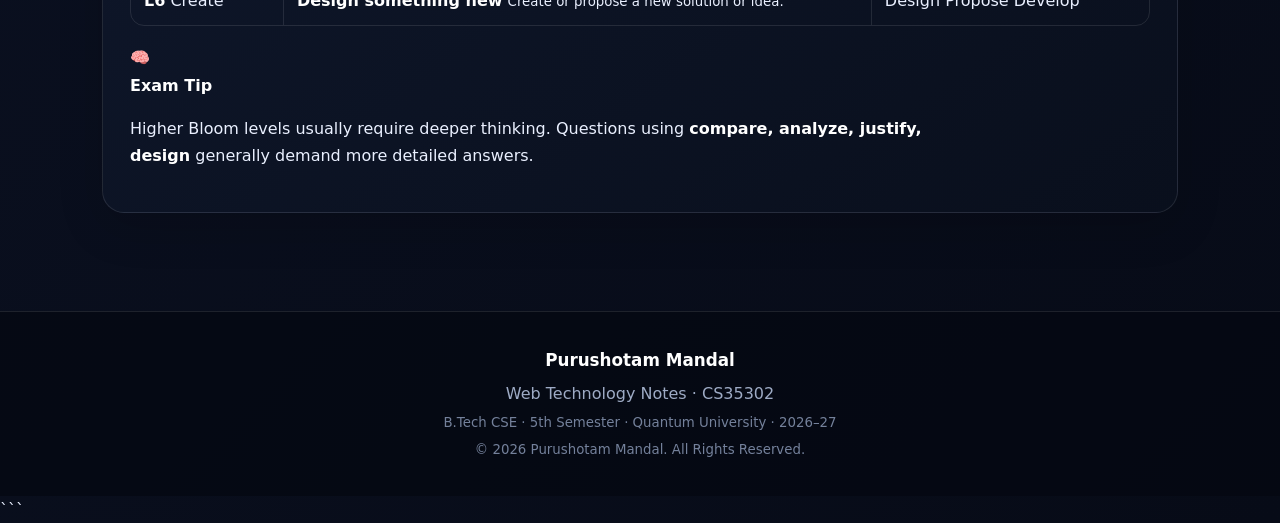
==== commit 94126feb: "Update index.html" ====
--- a/index.html
+++ b/index.html
@@ -433,61 +433,177 @@
 
 
     <!-- BLOOM LEVEL -->
-
-    <h2 class="key-h">
-        Bloom Level Key
-    </h2>
-
-    <div class="table-wrap">
-
-        <table>
+<section class="bloom-section">
+
+    <div class="bloom-header">
+
+        <div>
+            <span class="bloom-label">🎓 EXAM & QUESTION GUIDE</span>
+
+            <h2>
+                Bloom Level Key
+            </h2>
+
+            <p>
+                Understand what each Bloom level means and identify the
+                type of question asked in your examination.
+            </p>
+        </div>
+
+    </div>
+
+
+    <div class="bloom-table-wrap">
+
+        <table class="bloom-table">
 
             <thead>
-
                 <tr>
                     <th>Level</th>
                     <th>Meaning</th>
                     <th>Typical Question Words</th>
                 </tr>
-
             </thead>
 
             <tbody>
 
                 <tr>
-                    <td>L1 Remember</td>
-                    <td>Recall facts</td>
-                    <td>Define, list, name, state</td>
+                    <td>
+                        <span class="bloom-badge l1">
+                            <strong>L1</strong>
+                            <span>Remember</span>
+                        </span>
+                    </td>
+
+                    <td>
+                        <strong>Recall facts</strong>
+                        <small>Remember basic information and definitions.</small>
+                    </td>
+
+                    <td>
+                        <div class="question-words">
+                            <span>Define</span>
+                            <span>List</span>
+                            <span>Name</span>
+                            <span>State</span>
+                        </div>
+                    </td>
                 </tr>
 
+
                 <tr>
-                    <td>L2 Understand</td>
-                    <td>Explain ideas</td>
-                    <td>Explain, describe, differentiate</td>
+                    <td>
+                        <span class="bloom-badge l2">
+                            <strong>L2</strong>
+                            <span>Understand</span>
+                        </span>
+                    </td>
+
+                    <td>
+                        <strong>Explain ideas</strong>
+                        <small>Show that you understand the concept.</small>
+                    </td>
+
+                    <td>
+                        <div class="question-words">
+                            <span>Explain</span>
+                            <span>Describe</span>
+                            <span>Differentiate</span>
+                        </div>
+                    </td>
                 </tr>
 
+
                 <tr>
-                    <td>L3 Apply</td>
-                    <td>Use in a new case</td>
-                    <td>Write, show, solve, implement</td>
+                    <td>
+                        <span class="bloom-badge l3">
+                            <strong>L3</strong>
+                            <span>Apply</span>
+                        </span>
+                    </td>
+
+                    <td>
+                        <strong>Use in a new case</strong>
+                        <small>Apply knowledge to solve a problem.</small>
+                    </td>
+
+                    <td>
+                        <div class="question-words">
+                            <span>Write</span>
+                            <span>Show</span>
+                            <span>Solve</span>
+                            <span>Implement</span>
+                        </div>
+                    </td>
                 </tr>
 
+
                 <tr>
-                    <td>L4 Analyze</td>
-                    <td>Break down and compare</td>
-                    <td>Compare, analyze, distinguish</td>
+                    <td>
+                        <span class="bloom-badge l4">
+                            <strong>L4</strong>
+                            <span>Analyze</span>
+                        </span>
+                    </td>
+
+                    <td>
+                        <strong>Break down and compare</strong>
+                        <small>Examine parts, relationships and differences.</small>
+                    </td>
+
+                    <td>
+                        <div class="question-words">
+                            <span>Compare</span>
+                            <span>Analyze</span>
+                            <span>Distinguish</span>
+                        </div>
+                    </td>
                 </tr>
 
+
                 <tr>
-                    <td>L5 Evaluate</td>
-                    <td>Judge and justify</td>
-                    <td>Justify, assess, evaluate</td>
+                    <td>
+                        <span class="bloom-badge l5">
+                            <strong>L5</strong>
+                            <span>Evaluate</span>
+                        </span>
+                    </td>
+
+                    <td>
+                        <strong>Judge and justify</strong>
+                        <small>Give a reasoned judgment or assessment.</small>
+                    </td>
+
+                    <td>
+                        <div class="question-words">
+                            <span>Justify</span>
+                            <span>Assess</span>
+                            <span>Evaluate</span>
+                        </div>
+                    </td>
                 </tr>
 
+
                 <tr>
-                    <td>L6 Create</td>
-                    <td>Design something new</td>
-                    <td>Design, propose, develop</td>
+                    <td>
+                        <span class="bloom-badge l6">
+                            <strong>L6</strong>
+                            <span>Create</span>
+                        </span>
+                    </td>
+
+                    <td>
+                        <strong>Design something new</strong>
+                        <small>Create or propose a new solution or idea.</small>
+                    </td>
+
+                    <td>
+                        <div class="question-words">
+                            <span>Design</span>
+                            <span>Propose</span>
+                            <span>Develop</span>
+                        </div>
+                    </td>
                 </tr>
 
             </tbody>
@@ -496,6 +612,25 @@
 
     </div>
 
+
+    <div class="bloom-tip">
+
+        <div class="bloom-tip-icon">
+            🧠
+        </div>
+
+        <div>
+            <strong>Exam Tip</strong>
+            <p>
+                Higher Bloom levels usually require deeper thinking.
+                Questions using <b>compare, analyze, justify, design</b>
+                generally demand more detailed answers.
+            </p>
+        </div>
+
+    </div>
+
+</section>
 </main>
 
 
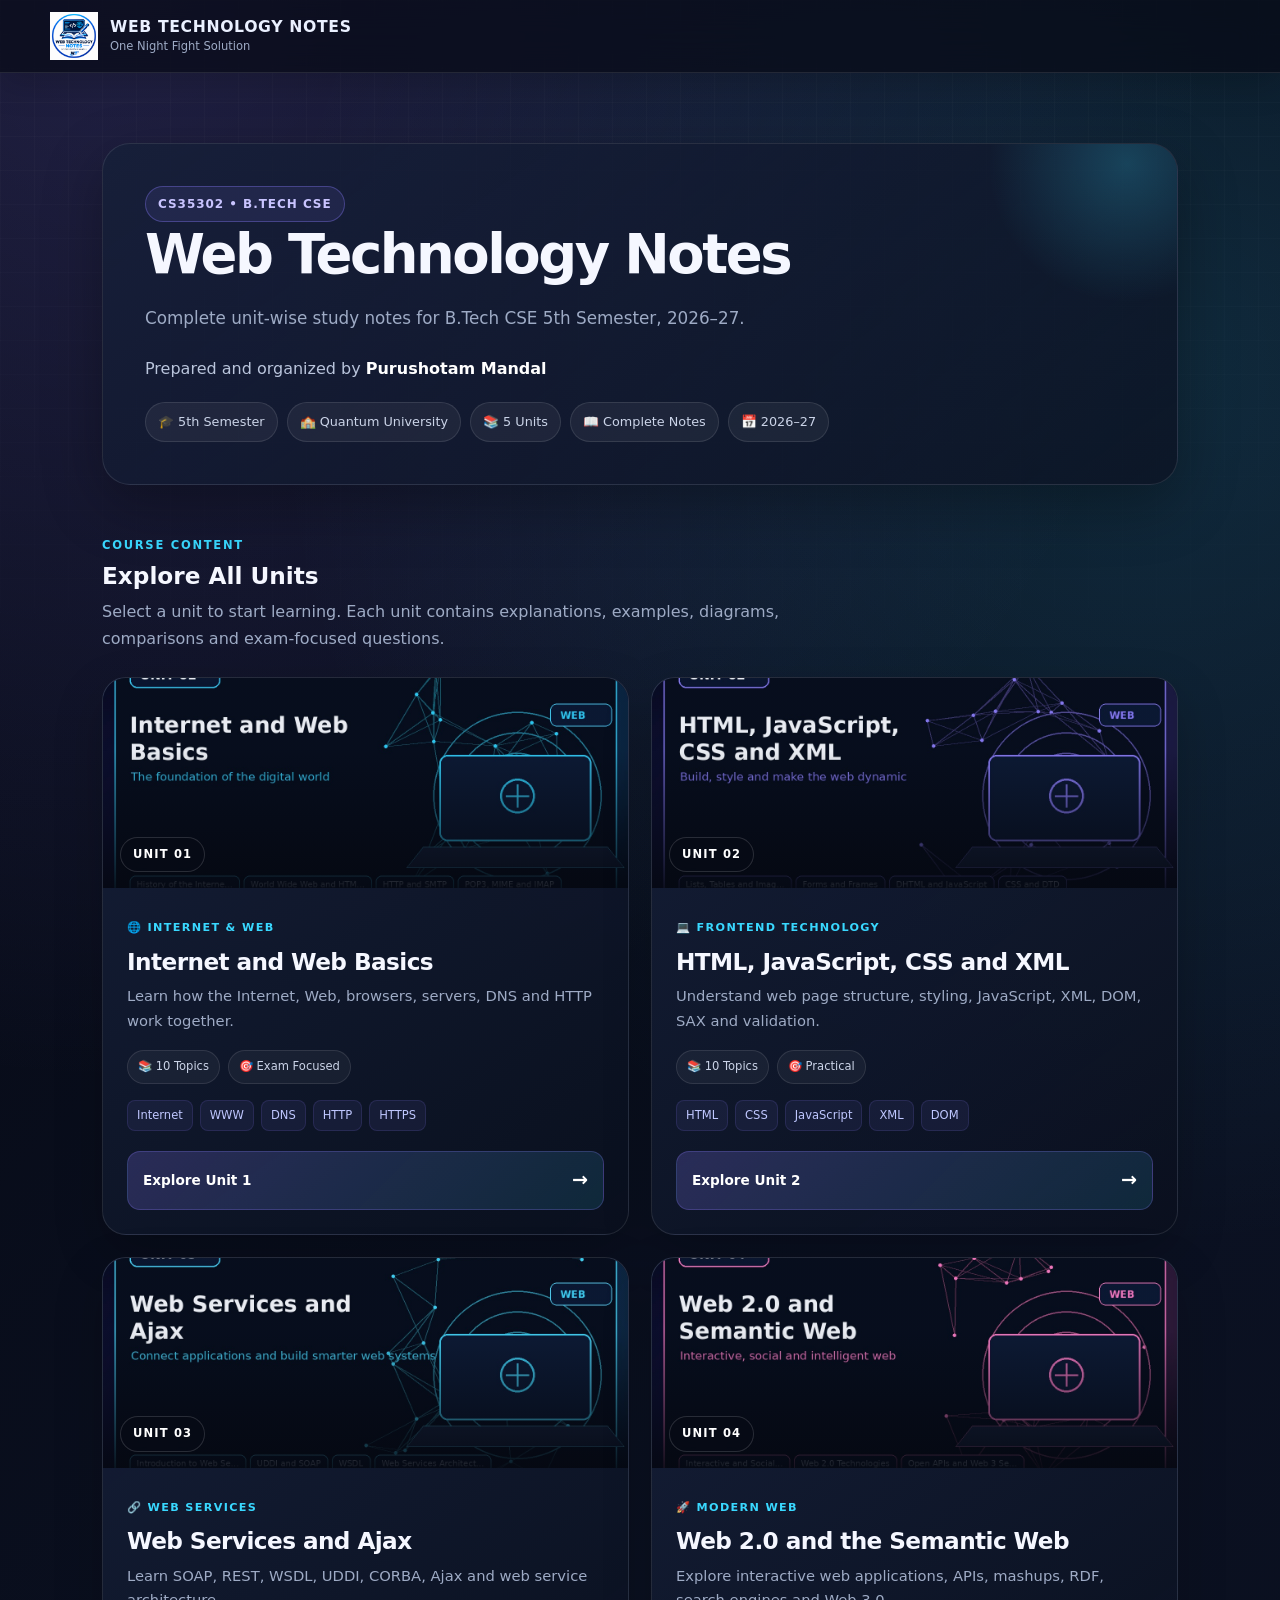
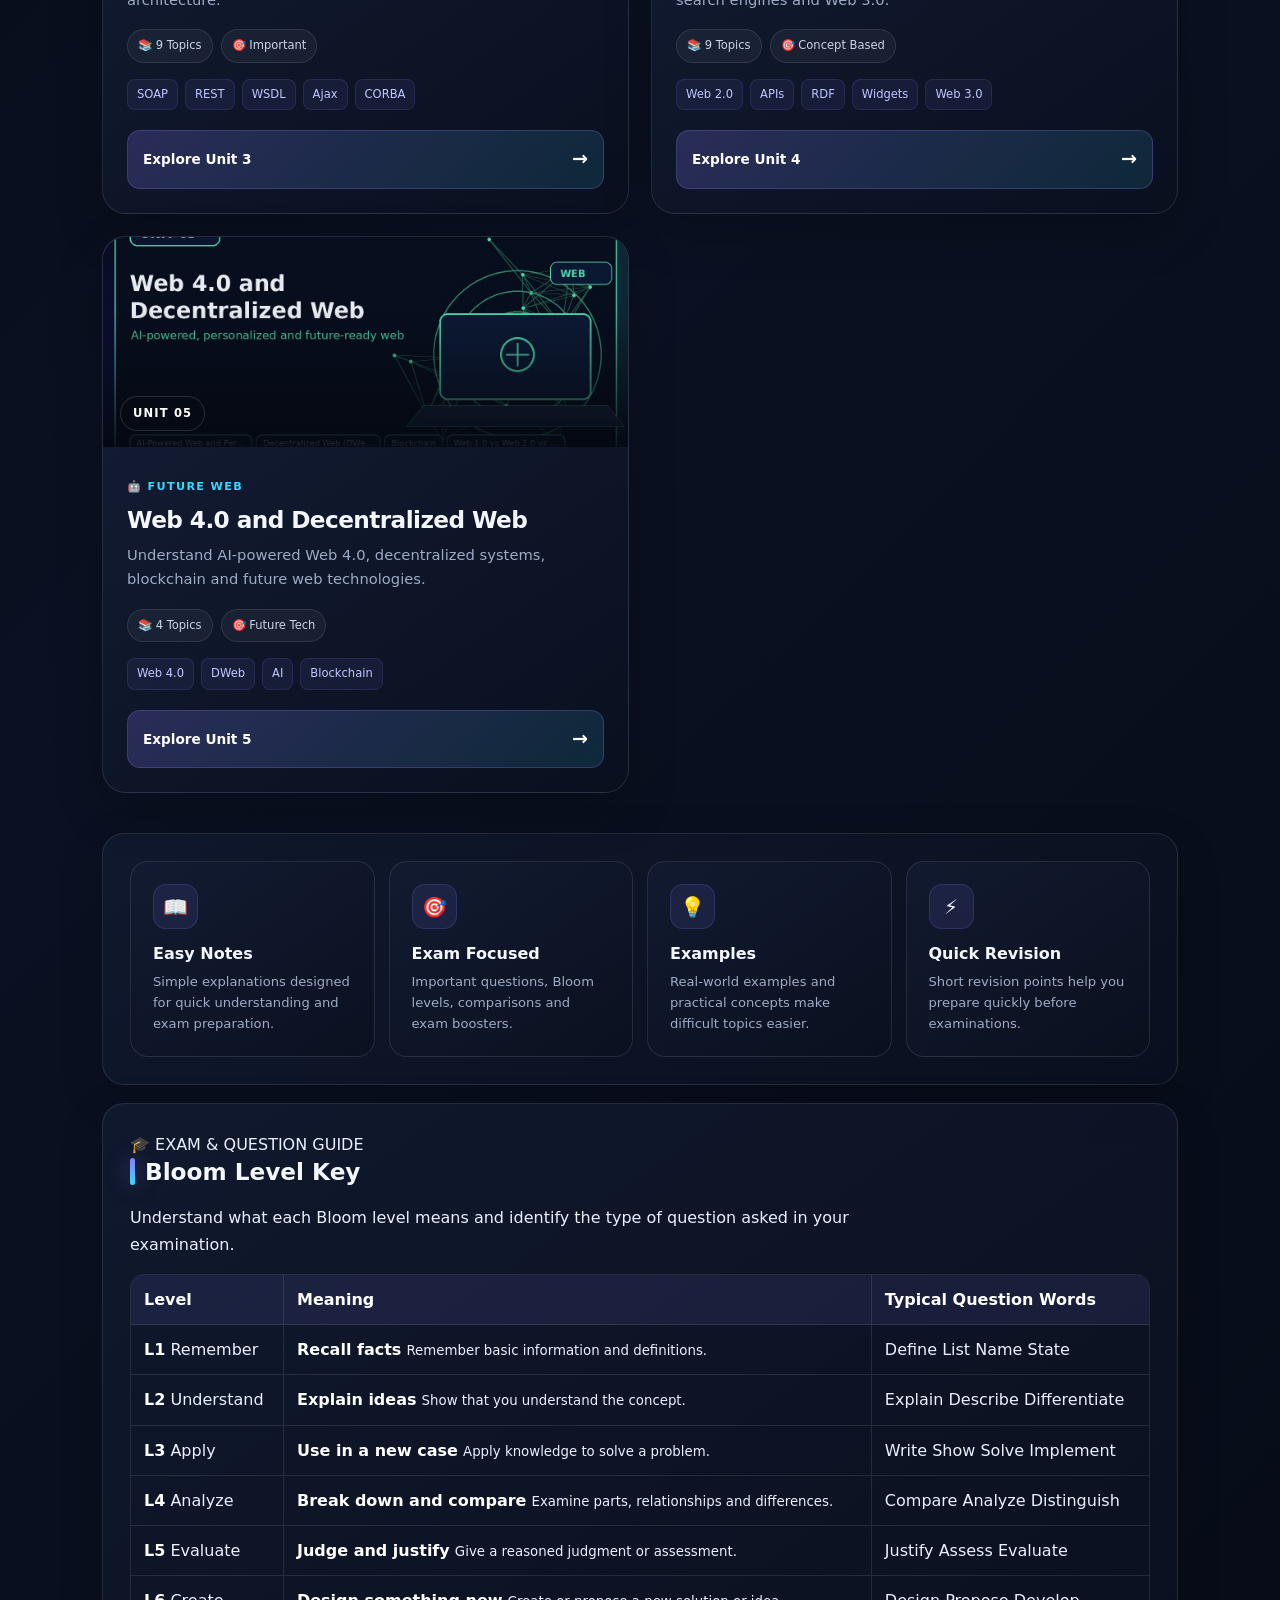
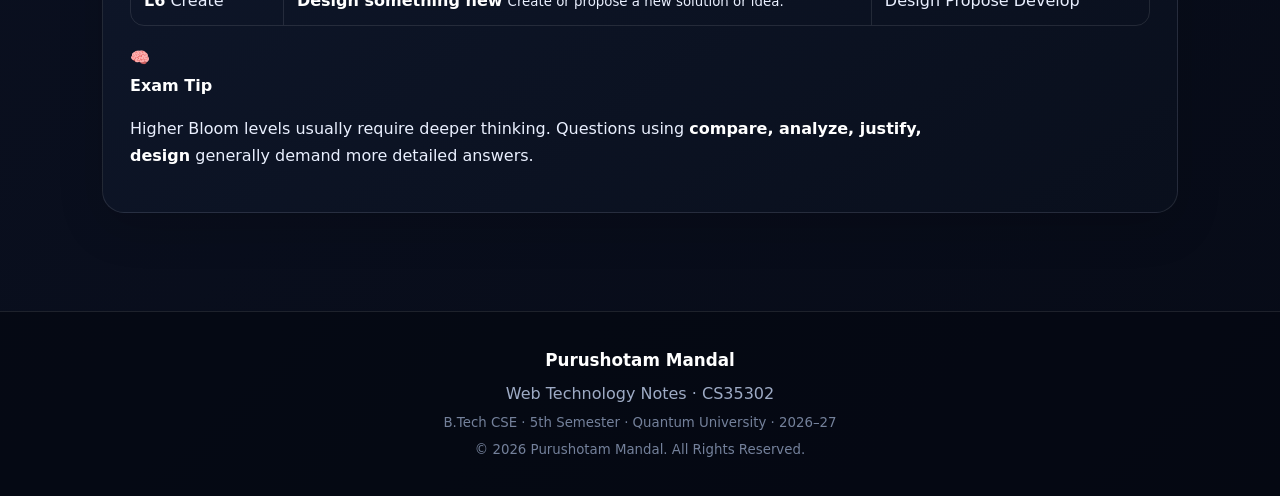
==== commit 39db5e61: "Remove empty line from index.html" ====
--- a/index.html
+++ b/index.html
@@ -656,4 +656,3 @@
 
 </body>
 </html>
-```
